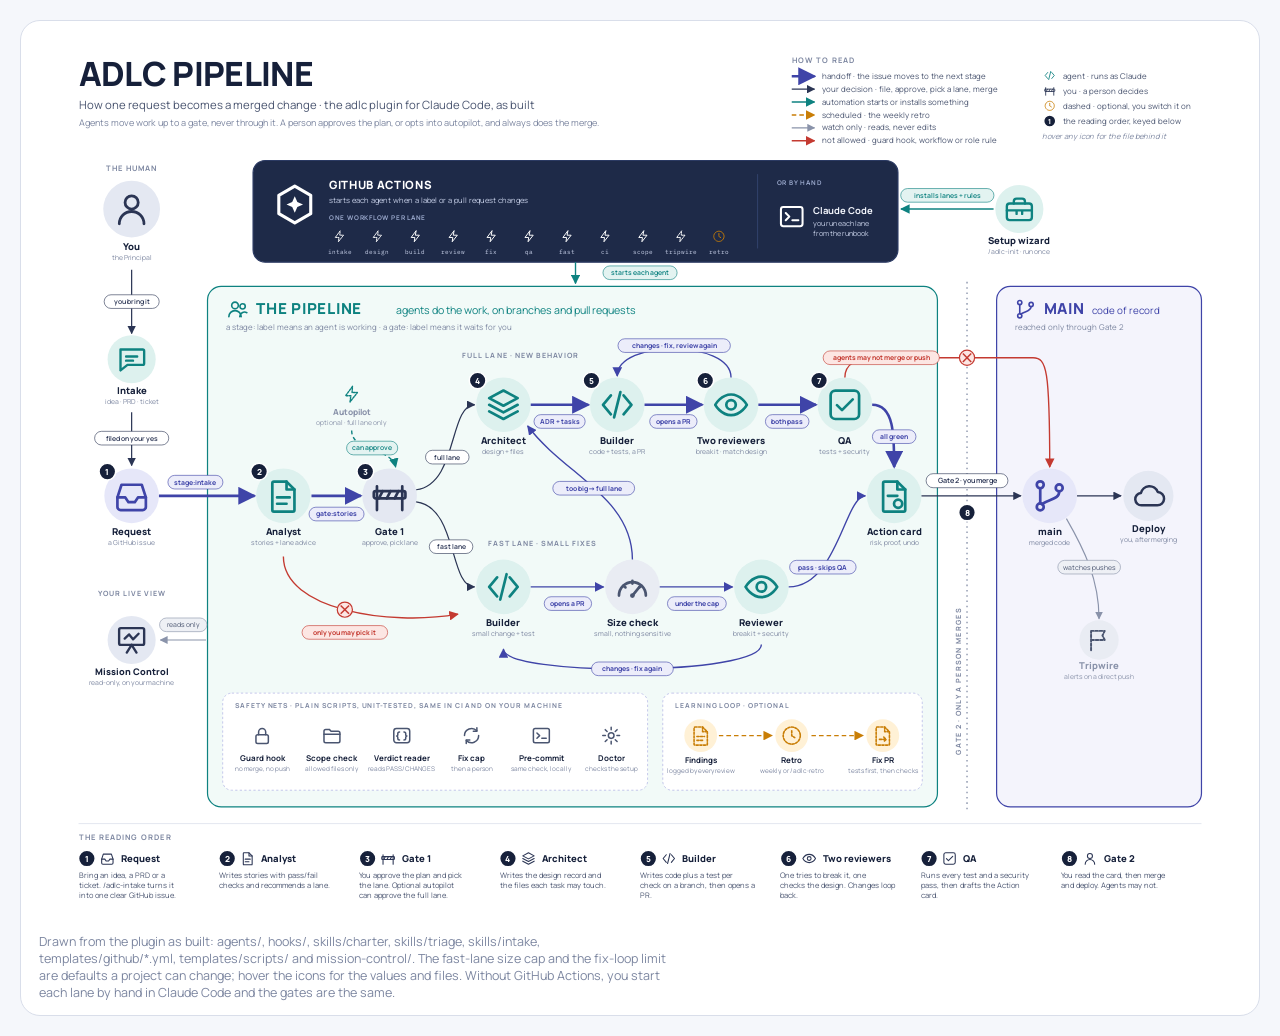
==== docs/adlc-pipeline-diagram.html @ ca6f0efb "Diagram: the fix cap counts the PR's own fix rounds Main now counts only the adlc-fix: commits a PR'" ====
<!doctype html><html lang='en'><head><meta charset='utf-8'><meta name='viewport' content='width=device-width,initial-scale=1'></head><body><title>ADLC Pipeline</title>
<style>
@font-face{font-family:'Manrope';font-style:normal;font-weight:400;font-display:swap;src:url([data-uri]) format('woff2');}
@font-face{font-family:'Manrope';font-style:normal;font-weight:600;font-display:swap;src:url([data-uri]) format('woff2');}
@font-face{font-family:'Manrope';font-style:normal;font-weight:700;font-display:swap;src:url([data-uri]) format('woff2');}
@font-face{font-family:'Manrope';font-style:normal;font-weight:800;font-display:swap;src:url([data-uri]) format('woff2');}
@font-face{font-family:'IBM Plex Mono';font-style:normal;font-weight:400;font-display:swap;src:url([data-uri]) format('woff2');}
@font-face{font-family:'IBM Plex Mono';font-style:normal;font-weight:700;font-display:swap;src:url([data-uri]) format('woff2');}
</style>
<style>
:root{
  --bg:#F5F7FB; --surface:#FFFFFF; --ink:#16203A; --ink-2:#4A5570; --ink-3:#7C86A0; --rule:#D9DEEA;
  --n:#3F44A8; --n-soft:#ECEDFA; --n-edge:#B4B7E6; --n-tint:#F4F4FC; --n-tile:#E6E7F9;
  --l:#0E8280; --l-soft:#E3F3F1; --l-tint:#F2FAF8; --l-tile:#DDF1EE;
  --amber:#C97E06; --amber-soft:#FFF1D6; --red:#C43A31; --red-soft:#FCE6E3;
  --grey:#8A93AA; --grey-soft:#EEF0F5; --slate:#2B3554; --slate-tile:#E4E8F2; --cluster:#1E2A48; --cluster-b:#2B3A63;
  --legacy:#9B7F3C; --legacy-tile:#F3EEE3; --plate:#E9ECF3; --step:#16203A;
}
@media (prefers-color-scheme: dark){ :root:not([data-theme="light"]){ color-scheme:dark; --bg:#0E1220; --surface:#151B2C; --ink:#EDF0F8; --ink-2:#B8C0D6; --ink-3:#8791AB; --rule:#2A3350;
  --n:#9DA2F2; --n-soft:#1D2148; --n-edge:#4B519C; --n-tint:#151833; --n-tile:#262B5C;
  --l:#5FD0C9; --l-soft:#0F2E2C; --l-tint:#0F1F1F; --l-tile:#173B39;
  --amber:#F0B44A; --amber-soft:#3A2B0E; --red:#F07A70; --red-soft:#3E1B18;
  --grey:#8A93AA; --grey-soft:#1E2538; --slate:#C7CFE4; --slate-tile:#2A3554; --cluster:#1B2540; --cluster-b:#2F3E66;
  --legacy:#C9B27A; --legacy-tile:#2A2617; --plate:#1A2032; --step:#EDF0F8; } }
:root[data-theme="dark"]{ color-scheme:dark; --bg:#0E1220; --surface:#151B2C; --ink:#EDF0F8; --ink-2:#B8C0D6; --ink-3:#8791AB; --rule:#2A3350;
  --n:#9DA2F2; --n-soft:#1D2148; --n-edge:#4B519C; --n-tint:#151833; --n-tile:#262B5C;
  --l:#5FD0C9; --l-soft:#0F2E2C; --l-tint:#0F1F1F; --l-tile:#173B39;
  --amber:#F0B44A; --amber-soft:#3A2B0E; --red:#F07A70; --red-soft:#3E1B18;
  --grey:#8A93AA; --grey-soft:#1E2538; --slate:#C7CFE4; --slate-tile:#2A3554; --cluster:#1B2540; --cluster-b:#2F3E66;
  --legacy:#C9B27A; --legacy-tile:#2A2617; --plate:#1A2032; --step:#EDF0F8; }

html,body{margin:0;background:var(--bg);color:var(--ink);font-family:Manrope,"Segoe UI",system-ui,sans-serif}
.wrap{max-width:1640px;margin:0 auto;padding:20px}
figure{margin:0;background:var(--surface);border:1px solid var(--rule);border-radius:20px;padding:12px;overflow-x:auto}
svg{display:block;width:100%;height:auto;min-width:1100px;font-family:Manrope,"Segoe UI",system-ui,sans-serif}
figcaption{color:var(--ink-3);font-size:12.5px;padding:12px 6px 2px;max-width:80ch}
.mono,.lab-m,.lab-f{font-family:"IBM Plex Mono",ui-monospace,Menlo,monospace}
text{fill:var(--ink)}
.title{letter-spacing:-.02em} .sub{fill:var(--ink-2)} .sub2{fill:var(--ink-3)}
.eyebrow{fill:var(--ink-3);letter-spacing:.14em} .eyebrow.n{fill:var(--n);letter-spacing:.06em} .eyebrow.l{fill:var(--l);letter-spacing:.1em}
.leg{fill:var(--ink-2)} .leg-i{fill:var(--ink-3);font-style:italic}
.ic{fill:none;stroke-width:1.7;stroke-linecap:round;stroke-linejoin:round} .ic .g-fill{fill:currentColor;stroke:none} .ic:hover{stroke-width:2.4}
.ic-n{stroke:var(--n);color:var(--n)} .ic-l{stroke:var(--l);color:var(--l)} .ic-l2{stroke:var(--ink-2);color:var(--ink-2)}
.ic-s{stroke:var(--slate);color:var(--slate)} .ic-a{stroke:var(--amber);color:var(--amber)} .ic-g{stroke:var(--grey);color:var(--grey)}
.ic-r{stroke:var(--red);color:var(--red)} .ic-w{stroke:#FFFFFF;color:#FFFFFF} .ic-leg{stroke:var(--legacy);color:var(--legacy)}
.tile-n{fill:var(--n-tile)} .tile-l{fill:var(--l-tile)} .tile-s{fill:var(--slate-tile)} .tile-a{fill:var(--amber-soft)} .tile-r{fill:var(--red-soft)}
.tile-cc{fill:var(--surface);stroke:var(--slate);stroke-width:1.4;stroke-dasharray:5 3}
.tile-g{fill:var(--surface);stroke:var(--grey);stroke-width:1;stroke-dasharray:3 3} .tile-leg{fill:var(--legacy-tile)} .tile-ind{fill:var(--n);stroke:var(--surface);stroke-width:3}
.lab{fill:var(--ink)} .lab-s{fill:var(--ink-3)} .lab-m{fill:var(--ink)} .lab-f{fill:var(--ink-2)} .lab-g{fill:var(--grey)}
.fl-ind{stroke:var(--n);fill:none;stroke-width:1.8} .fl-thick{stroke-width:3.4}
.fl-teal{stroke:var(--l);fill:none;stroke-width:1.8}
.fl-amber{stroke:var(--amber);fill:none;stroke-width:1.8;stroke-dasharray:6 4}
.fl-grey{stroke:var(--grey);fill:none;stroke-width:1.5}
.fl-red{stroke:var(--red);fill:none;stroke-width:1.8}
.fl-slate{stroke:var(--slate);fill:none;stroke-width:1.6}
.f-ind{fill:var(--n)} .f-teal{fill:var(--l)} .f-amber{fill:var(--amber)} .f-grey{fill:var(--grey)} .f-red{fill:var(--red)} .f-slate{fill:var(--slate)}
.cluster{fill:var(--cluster);stroke:var(--cluster-b);stroke-width:1.5}
.clu-t{fill:#FFFFFF;letter-spacing:.06em} .clu-s{fill:#C9D2EA} .clu-e{fill:#9AA8CC;letter-spacing:.12em} .clu-x{fill:#F2F5FC} .clu-y{fill:#C9D2EA}
.zone-n{fill:var(--n-tint);stroke:var(--n);stroke-width:1.6} .zone-l{fill:var(--l-tint);stroke:var(--l);stroke-width:1.6}
.zone-s{fill:var(--slate-tile);stroke:var(--slate);stroke-width:1.6} .zone-a{fill:var(--amber-soft);stroke:var(--amber);stroke-width:1.6}
.zone-title.n{fill:var(--n);letter-spacing:.05em} .zone-title.l{fill:var(--l);letter-spacing:.05em} .zone-title.s{fill:var(--slate);letter-spacing:.05em} .zone-title.a{fill:var(--amber);letter-spacing:.05em}
.zone-sub.n{fill:var(--n)} .zone-sub.l{fill:var(--l)} .zone-sub.s{fill:var(--slate)} .zone-sub.a{fill:var(--amber)} .zone-rule{fill:var(--ink-3)} .zone-note{fill:var(--ink-3)}
.membrane{stroke:var(--ink-3);stroke-width:1.6;stroke-dasharray:2 5} .membrane-t{fill:var(--ink-3)}
.rel{stroke:var(--n-edge);stroke-width:1.6}
.legacy-strip{fill:var(--surface);stroke:var(--n-edge);stroke-width:1;stroke-dasharray:3 3}
.tree{stroke:var(--l);stroke-opacity:.45;stroke-width:1.2}
.plate{fill:var(--plate)} .plate-t{fill:var(--ink-2);letter-spacing:.12em} .plate-s{fill:var(--ink-3)}
.nogo{fill:var(--red-soft);stroke:var(--red);stroke-width:1.6} .nogo-x{stroke:var(--red);stroke-width:2}
.step{fill:var(--step);stroke:var(--surface);stroke-width:2} .step-t{fill:var(--surface);font-weight:800;font-size:11px}
.col-rule{stroke:var(--rule);stroke-width:1}
.lbl-n-bg{fill:var(--n-soft)} .lbl-n{fill:var(--n)}
.lbl-i-bg{fill:var(--n-soft);stroke:var(--n);stroke-width:.8} .lbl-i{fill:var(--n);font-weight:700}
.lbl-t-bg{fill:var(--l-soft);stroke:var(--l);stroke-width:.8} .lbl-t{fill:var(--l);font-weight:600}
.lbl-a-bg{fill:var(--amber-soft);stroke:var(--amber);stroke-width:.8} .lbl-a{fill:var(--amber);font-weight:600}
.lbl-g-bg{fill:var(--grey-soft);stroke:var(--grey);stroke-width:.8} .lbl-g{fill:var(--ink-2)}
.lbl-r-bg{fill:var(--red-soft);stroke:var(--red);stroke-width:.8} .lbl-r{fill:var(--red);font-weight:700}
.lbl-s-bg{fill:var(--surface);stroke:var(--slate);stroke-width:.8} .lbl-s{fill:var(--slate);font-weight:600}
.loop-t{fill:var(--ink)} .loop-s{fill:var(--ink-2)}
</style>
<div class="wrap"><figure>
<svg viewBox="0 0 1600 1170" role="img" aria-label="ADLC pipeline: a GitHub issue goes to the Analyst, then Gate 1 where you approve the plan and pick the full or the fast lane. The full lane runs Architect, Builder, two reviewers and QA; the fast lane runs Builder, a size check and one reviewer. Both end at an Action card, and only you merge into main at Gate 2. Agents are blocked from merging or pushing." xmlns="http://www.w3.org/2000/svg">
<defs>
<marker id="arrow-ind" viewBox="0 0 10 10" refX="9" refY="5" markerWidth="7" markerHeight="7" orient="auto-start-reverse"><path d="M0,0 L10,5 L0,10 z" class="f-ind"/></marker>
<marker id="arrow-teal" viewBox="0 0 10 10" refX="9" refY="5" markerWidth="7" markerHeight="7" orient="auto-start-reverse"><path d="M0,0 L10,5 L0,10 z" class="f-teal"/></marker>
<marker id="arrow-amber" viewBox="0 0 10 10" refX="9" refY="5" markerWidth="7" markerHeight="7" orient="auto-start-reverse"><path d="M0,0 L10,5 L0,10 z" class="f-amber"/></marker>
<marker id="arrow-grey" viewBox="0 0 10 10" refX="9" refY="5" markerWidth="7" markerHeight="7" orient="auto-start-reverse"><path d="M0,0 L10,5 L0,10 z" class="f-grey"/></marker>
<marker id="arrow-red" viewBox="0 0 10 10" refX="9" refY="5" markerWidth="7" markerHeight="7" orient="auto-start-reverse"><path d="M0,0 L10,5 L0,10 z" class="f-red"/></marker>
<marker id="arrow-slate" viewBox="0 0 10 10" refX="9" refY="5" markerWidth="7" markerHeight="7" orient="auto-start-reverse"><path d="M0,0 L10,5 L0,10 z" class="f-slate"/></marker>
</defs>
<text x="60.0" y="70.0" class="title" text-anchor="start" style="font-size:44px;font-weight:800">ADLC PIPELINE</text>
<text x="60.0" y="100.0" class="sub" text-anchor="start" style="font-size:15px">How one request becomes a merged change · the adlc plugin for Claude Code, as built</text>
<text x="60.0" y="122.0" class="sub2" text-anchor="start" style="font-size:12px">Agents move work up to a gate, never through it. A person approves the plan, or opts into autopilot, and always does the merge.</text>
<text x="1000.0" y="40.0" class="eyebrow" text-anchor="start" style="font-size:10px;font-weight:700">HOW TO READ</text>
<line x1="1000" y1="57" x2="1030" y2="57" class="fl-ind fl-thick" marker-end="url(#arrow-ind)"/>
<text x="1040.0" y="60.5" class="leg" text-anchor="start" style="font-size:10.5px">handoff · the issue moves to the next stage</text>
<line x1="1000" y1="74" x2="1030" y2="74" class="fl-slate" marker-end="url(#arrow-slate)"/>
<text x="1040.0" y="77.5" class="leg" text-anchor="start" style="font-size:10.5px">your decision · file, approve, pick a lane, merge</text>
<line x1="1000" y1="91" x2="1030" y2="91" class="fl-teal" marker-end="url(#arrow-teal)"/>
<text x="1040.0" y="94.5" class="leg" text-anchor="start" style="font-size:10.5px">automation starts or installs something</text>
<line x1="1000" y1="108" x2="1030" y2="108" class="fl-amber" marker-end="url(#arrow-amber)"/>
<text x="1040.0" y="111.5" class="leg" text-anchor="start" style="font-size:10.5px">scheduled · the weekly retro</text>
<line x1="1000" y1="125" x2="1030" y2="125" class="fl-grey" marker-end="url(#arrow-grey)"/>
<text x="1040.0" y="128.5" class="leg" text-anchor="start" style="font-size:10.5px">watch only · reads, never edits</text>
<line x1="1000" y1="142" x2="1030" y2="142" class="fl-red" marker-end="url(#arrow-red)"/>
<text x="1040.0" y="145.5" class="leg" text-anchor="start" style="font-size:10.5px">not allowed · guard hook, workflow or role rule</text>
<g class="ic ic-l" transform="translate(1332.0,48.0) scale(0.667)"><path d="M8 6l-5 6 5 6M16 6l5 6-5 6M14 4l-4 16"/></g>
<text x="1358.0" y="60.0" class="leg" text-anchor="start" style="font-size:10.5px">agent · runs as Claude</text>
<g class="ic ic-s" transform="translate(1332.0,68.0) scale(0.667)"><path d="M4 21V6M20 21V6"/><rect x="2" y="9" width="20" height="4.6" rx="1.2"/><path d="M7.6 9l-2.4 4.6M12.6 9l-2.4 4.6M17.6 9l-2.4 4.6"/></g>
<text x="1358.0" y="80.0" class="leg" text-anchor="start" style="font-size:10.5px">you · a person decides</text>
<g class="ic ic-a" transform="translate(1332.0,88.0) scale(0.667)" stroke-dasharray="2.2 1.6"><circle cx="12" cy="12" r="9"/><path d="M12 7v5.2l3.2 1.9"/></g>
<text x="1358.0" y="100.0" class="leg" text-anchor="start" style="font-size:10.5px">dashed · optional, you switch it on</text>
<circle cx="1340" cy="116" r="8" class="step"/>
<text x="1340" y="120.2" class="step-t" text-anchor="middle" style="font-size:9px">1</text>
<text x="1358.0" y="120.0" class="leg" text-anchor="start" style="font-size:10.5px">the reading order, keyed below</text>
<text x="1330.0" y="140.0" class="leg-i" text-anchor="start" style="font-size:10px">hover any icon for the file behind it</text>
<text x="130.0" y="182.0" class="eyebrow" text-anchor="middle" style="font-size:10px;font-weight:700">THE HUMAN</text>
<circle cx="130.0" cy="232.0" r="37.4" class="tile-s"/>
<g class="ic ic-s" transform="translate(104.0,206.0) scale(2.167)"><title>You, the Principal: file requests, approve the plan at Gate 1, pick the lane, merge and deploy at Gate 2. charter skill, section 3.</title><circle cx="12" cy="8" r="4"/><path d="M4.5 21a7.5 7.5 0 0 1 15 0"/></g>
<text x="130.0" y="286.0" class="lab" text-anchor="middle" style="font-size:12.5px;font-weight:800">You</text>
<text x="130.0" y="299.0" class="lab-s" text-anchor="middle" style="font-size:9px">the Principal</text>
<rect x="290.0" y="168.0" width="850.0" height="134.0" rx="16" class="cluster"/>
<g class="ic ic-w" transform="translate(316.0,197.0) scale(2.417)"><title>GitHub Actions running anthropics/claude-code-action: one workflow per lane, fired by label changes and pull-request events. Each lane installs the plugin on the runner, runs as its named agent (--agent adlc:builder and so on) and is granted that lane&#x27;s tools only. templates/github/</title><path d="M12 2l8.7 5v10L12 22l-8.7-5V7z"/><path d="M12 7.5l1.4 3.1L16.5 12l-3.1 1.4L12 16.5l-1.4-3.1L7.5 12l3.1-1.4z" class="g-fill"/></g>
<text x="390.0" y="206.0" class="clu-t" text-anchor="start" style="font-size:15px;font-weight:800">GITHUB ACTIONS</text>
<text x="390.0" y="224.0" class="clu-s" text-anchor="start" style="font-size:10px">starts each agent when a label or a pull request changes</text>
<text x="390.0" y="246.0" class="clu-e" text-anchor="start" style="font-size:8.5px;font-weight:700">ONE WORKFLOW PER LANE</text>
<g class="ic ic-w" transform="translate(395.0,259.0) scale(0.750)" stroke-dasharray="2.2 1.6"><title>adlc-intake.yml: runs the Analyst when a requirement is filed (auto-start, optional)</title><path d="M13 2.5L4.5 14H11l-1 7.5L19 10h-6.5z"/></g>
<text x="404.0" y="291.0" class="clu-y lab-m" text-anchor="middle" style="font-size:8px">intake</text>
<g class="ic ic-w" transform="translate(445.0,259.0) scale(0.750)" stroke-dasharray="2.2 1.6"><title>adlc-design.yml: runs the Architect on stage:design (comes with auto-start, optional; otherwise you run the Architect by hand)</title><path d="M13 2.5L4.5 14H11l-1 7.5L19 10h-6.5z"/></g>
<text x="454.0" y="291.0" class="clu-y lab-m" text-anchor="middle" style="font-size:8px">design</text>
<g class="ic ic-w" transform="translate(495.0,259.0) scale(0.750)"><title>adlc-builder.yml: runs the Builder on stage:build</title><path d="M13 2.5L4.5 14H11l-1 7.5L19 10h-6.5z"/></g>
<text x="504.0" y="291.0" class="clu-y lab-m" text-anchor="middle" style="font-size:8px">build</text>
<g class="ic ic-w" transform="translate(545.0,259.0) scale(0.750)"><title>adlc-review.yml: adversarial + architect review on every Builder PR; advances to stage:qa on two PASS verdicts</title><path d="M13 2.5L4.5 14H11l-1 7.5L19 10h-6.5z"/></g>
<text x="554.0" y="291.0" class="clu-y lab-m" text-anchor="middle" style="font-size:8px">review</text>
<g class="ic ic-w" transform="translate(595.0,259.0) scale(0.750)"><title>adlc-fix.yml: sends a PR with changes requested back to the Builder; stops once the PR holds 3 adlc-fix: commits of its own, and tags needs:human</title><path d="M13 2.5L4.5 14H11l-1 7.5L19 10h-6.5z"/></g>
<text x="604.0" y="291.0" class="clu-y lab-m" text-anchor="middle" style="font-size:8px">fix</text>
<g class="ic ic-w" transform="translate(645.0,259.0) scale(0.750)"><title>adlc-qa.yml: runs QA &amp; Release-Ops on stage:qa</title><path d="M13 2.5L4.5 14H11l-1 7.5L19 10h-6.5z"/></g>
<text x="654.0" y="291.0" class="clu-y lab-m" text-anchor="middle" style="font-size:8px">qa</text>
<g class="ic ic-w" transform="translate(695.0,259.0) scale(0.750)"><title>adlc-fast.yml: fast lane: Builder, size cap on the real diff, adversarial + security review</title><path d="M13 2.5L4.5 14H11l-1 7.5L19 10h-6.5z"/></g>
<text x="704.0" y="291.0" class="clu-y lab-m" text-anchor="middle" style="font-size:8px">fast</text>
<g class="ic ic-w" transform="translate(745.0,259.0) scale(0.750)"><title>adlc-ci.yml: the project&#x27;s tests, type-check and build on every PR</title><path d="M13 2.5L4.5 14H11l-1 7.5L19 10h-6.5z"/></g>
<text x="754.0" y="291.0" class="clu-y lab-m" text-anchor="middle" style="font-size:8px">ci</text>
<g class="ic ic-w" transform="translate(795.0,259.0) scale(0.750)"><title>adlc-diff-scope.yml: fails a lane PR that touches files outside its scope file, and re-runs the fast-lane cap; both run from the default branch (pull_request_target), so a PR cannot edit them</title><path d="M13 2.5L4.5 14H11l-1 7.5L19 10h-6.5z"/></g>
<text x="804.0" y="291.0" class="clu-y lab-m" text-anchor="middle" style="font-size:8px">scope</text>
<g class="ic ic-w" transform="translate(845.0,259.0) scale(0.750)" stroke-dasharray="2.2 1.6"><title>adlc-main-tripwire.yml: alerts on any push to main that skipped a PR; installed for private repos without branch protection (optional)</title><path d="M13 2.5L4.5 14H11l-1 7.5L19 10h-6.5z"/></g>
<text x="854.0" y="291.0" class="clu-y lab-m" text-anchor="middle" style="font-size:8px">tripwire</text>
<g class="ic ic-a" transform="translate(895.0,259.0) scale(0.750)" stroke-dasharray="2.2 1.6"><title>adlc-retro.yml: weekly retro, opens a proposal PR (optional)</title><circle cx="12" cy="12" r="9"/><path d="M12 7v5.2l3.2 1.9"/></g>
<text x="904.0" y="291.0" class="clu-y lab-m" text-anchor="middle" style="font-size:8px">retro</text>
<line x1="955" y1="186" x2="955" y2="284" stroke="#3A4A78" stroke-width="1"/>
<text x="980.0" y="200.0" class="clu-e" text-anchor="start" style="font-size:8.5px;font-weight:700">OR BY HAND</text>
<g class="ic ic-w" transform="translate(981.0,223.0) scale(1.583)"><title>Local recipe: you run each agent yourself in Claude Code, following the generated RUNBOOK.md. The recommended way to start.</title><rect x="3" y="4" width="18" height="16" rx="2"/><path d="M7 9l3 3-3 3M12.5 15h5"/></g>
<text x="1028.0" y="238.0" class="clu-x" text-anchor="start" style="font-size:12.5px;font-weight:700">Claude Code</text>
<text x="1028.0" y="254.0" class="clu-y" text-anchor="start" style="font-size:9.5px">you run each lane</text>
<text x="1028.0" y="267.0" class="clu-y" text-anchor="start" style="font-size:9.5px">from the runbook</text>
<circle cx="1300.0" cy="232.0" r="31.7" class="tile-l"/>
<g class="ic ic-l" transform="translate(1278.0,210.0) scale(1.833)"><title>/adlc-init (bootstrap skill): detects a new or existing project, asks a short questionnaire, writes project-conventions, release-ops, charter, RUNBOOK, first ADR, .claude/settings.json deny rules, labels and (optionally) the workflows. Never commits.</title><rect x="3" y="8" width="18" height="12" rx="2"/><path d="M8 8V6.5a2 2 0 0 1 2-2h4a2 2 0 0 1 2 2V8M3 13h18M10 13v2.5M14 13v2.5"/></g>
<text x="1300.0" y="278.0" class="lab" text-anchor="middle" style="font-size:12.5px;font-weight:800">Setup wizard</text>
<text x="1300.0" y="291.0" class="lab-s" text-anchor="middle" style="font-size:9px">/adlc-init · run once</text>
<path d="M1266,232 C1220,232 1190,232 1144,232" class="fl-teal" marker-end="url(#arrow-teal)"/>
<rect x="1143.6" y="205.0" width="122.9" height="18.0" rx="9.0" class="lbl-t-bg"/>
<text x="1205.0" y="217.2" class="lbl-t" text-anchor="middle" style="font-size:9px">installs lanes + rules</text>
<path d="M715,302 C715,312 715,318 715,330" class="fl-teal" marker-end="url(#arrow-teal)"/>
<rect x="751.2" y="307.0" width="97.7" height="18.0" rx="9.0" class="lbl-t-bg"/>
<text x="800.0" y="319.2" class="lbl-t" text-anchor="middle" style="font-size:9px">starts each agent</text>
<rect x="230.0" y="334.0" width="962.0" height="686.0" rx="18" class="zone-l"/>
<g class="ic ic-l" transform="translate(255.0,349.0) scale(1.250)"><circle cx="9" cy="8" r="3.5"/><circle cx="17" cy="9" r="2.8"/><path d="M2.5 20a6.5 6.5 0 0 1 13 0M14 20a5 5 0 0 1 7.5-4.3"/></g>
<text x="294.0" y="370.0" class="zone-title l" text-anchor="start" style="font-size:20px;font-weight:800">THE PIPELINE</text>
<text x="478.0" y="370.0" class="zone-sub l" text-anchor="start" style="font-size:14px">agents do the work, on branches and pull requests</text>
<text x="254.0" y="392.0" class="zone-rule" text-anchor="start" style="font-size:10.5px">a stage: label means an agent is working · a gate: label means it waits for you</text>
<rect x="1270.0" y="334.0" width="270.0" height="686.0" rx="18" class="zone-n"/>
<g class="ic ic-n" transform="translate(1293.0,349.0) scale(1.250)"><circle cx="6" cy="5" r="2.2"/><circle cx="6" cy="19" r="2.2"/><circle cx="18" cy="7" r="2.2"/><path d="M6 7.2v9.6M18 9.2c0 5-6 4.6-11 8.1"/></g>
<text x="1332.0" y="370.0" class="zone-title n" text-anchor="start" style="font-size:20px;font-weight:800">MAIN</text>
<text x="1396.0" y="370.0" class="zone-sub n" text-anchor="start" style="font-size:13px">code of record</text>
<text x="1294.0" y="392.0" class="zone-rule" text-anchor="start" style="font-size:10.5px">reached only through Gate 2</text>
<line x1="1231" y1="328" x2="1231" y2="1026" class="membrane"/>
<text transform="translate(1223,854) rotate(-90)" class="membrane-t" text-anchor="middle" style="font-size:9.5px;letter-spacing:.18em;font-weight:700">GATE 2 · ONLY A PERSON MERGES</text>
<circle cx="130.0" cy="610.0" r="36.0" class="tile-n"/>
<g class="ic ic-n" transform="translate(105.0,585.0) scale(2.083)"><title>A GitHub issue describing the problem and outcome. Issues are the execution source of truth; labels track the stage. File it with the Requirement issue template.</title><path d="M3 13l2.6-8h12.8L21 13v6a2 2 0 0 1-2 2H5a2 2 0 0 1-2-2z"/><path d="M3 13h5l2 3h4l2-3h5"/></g>
<text x="130.0" y="662.0" class="lab" text-anchor="middle" style="font-size:12.5px;font-weight:800">Request</text>
<text x="130.0" y="675.0" class="lab-s" text-anchor="middle" style="font-size:9px">a GitHub issue</text>
<circle cx="130.0" cy="430.0" r="31.7" class="tile-l"/>
<g class="ic ic-l" transform="translate(108.0,408.0) scale(1.833)"><title>/adlc-intake (intake skill): starts from a rough idea, a PRD-lite, a full PRD (sliced), an existing GitHub issue, a bug, or a Notion / Linear ticket fetched through its connector. It interviews you only for what is missing, shows the exact issue, and files it with stage:intake after you confirm. Already clear? File the Requirement issue form or label your own issue.</title><path d="M4 5h16a1 1 0 0 1 1 1v9a1 1 0 0 1-1 1H9l-5 4z"/><path d="M8 10h8M8 13h5"/></g>
<text x="130.0" y="476.0" class="lab" text-anchor="middle" style="font-size:12.5px;font-weight:800">Intake</text>
<text x="130.0" y="489.0" class="lab-s" text-anchor="middle" style="font-size:9px">idea · PRD · ticket</text>
<path d="M130,312 C130,340 130,370 130,396" class="fl-slate" marker-end="url(#arrow-slate)"/>
<rect x="93.8" y="345.0" width="72.5" height="18.0" rx="9.0" class="lbl-s-bg"/>
<text x="130.0" y="357.2" class="lbl-s" text-anchor="middle" style="font-size:9px">you bring it</text>
<path d="M130,500 C130,522 130,548 130,570" class="fl-slate" marker-end="url(#arrow-slate)"/>
<rect x="81.2" y="525.0" width="97.7" height="18.0" rx="9.0" class="lbl-s-bg"/>
<text x="130.0" y="537.2" class="lbl-s" text-anchor="middle" style="font-size:9px">filed on your yes</text>
<circle cx="98" cy="578" r="11" class="step"/>
<text x="98" y="582.2" class="step-t" text-anchor="middle">1</text>
<text x="130.0" y="742.0" class="eyebrow" text-anchor="middle" style="font-size:9.5px;font-weight:700">YOUR LIVE VIEW</text>
<circle cx="130.0" cy="800.0" r="31.7" class="tile-s"/>
<g class="ic ic-s" transform="translate(108.0,778.0) scale(1.833)"><title>Mission Control (/adlc-mission-control, mission-control/): a live page on your machine. One station per agent, each request moving between them, and each agent&#x27;s steps, tokens and cost. It never labels, comments or merges. It reads GitHub through your gh login, agent steps through the plugin&#x27;s hooks, and tokens through opt-in telemetry (templates/settings.mission-control.json). It sees agents that run on this machine; runs on GitHub&#x27;s runners show their GitHub state only.</title><rect x="3" y="3.5" width="18" height="12" rx="1.2"/><path d="M8.5 21l3.5-5.5 3.5 5.5M7 11l3.2-3 2.8 3.5 4-4"/></g>
<text x="130.0" y="846.0" class="lab" text-anchor="middle" style="font-size:12px;font-weight:800">Mission Control</text>
<text x="130.0" y="859.0" class="lab-s" text-anchor="middle" style="font-size:9px">read-only, on your machine</text>
<path d="M228,800 C210,800 190,800 168,800" class="fl-grey" marker-end="url(#arrow-grey)"/>
<rect x="166.8" y="771.0" width="62.4" height="18.0" rx="9.0" class="lbl-g-bg"/>
<text x="198.0" y="783.2" class="lbl-g" text-anchor="middle" style="font-size:9px">reads only</text>
<circle cx="330.0" cy="610.0" r="36.0" class="tile-l"/>
<g class="ic ic-l" transform="translate(305.0,585.0) scale(2.083)"><title>Product Analyst (agents/product-analyst.md): asks numbered questions if the request is unclear (auto-start lane: answer, then add adlc:auto back to restart it); otherwise writes stories with Given/When/Then acceptance criteria (full) or a one-check change brief (fast), and ends with ADLC-TRIAGE: FAST or FULL. Writes only issue comments and labels.</title><path d="M6 3h8l5 5v13a1 1 0 0 1-1 1H6a1 1 0 0 1-1-1V4a1 1 0 0 1 1-1z"/><path d="M14 3v5h5"/><path d="M8 13h8M8 17h6"/></g>
<text x="330.0" y="662.0" class="lab" text-anchor="middle" style="font-size:12.5px;font-weight:800">Analyst</text>
<text x="330.0" y="675.0" class="lab-s" text-anchor="middle" style="font-size:9px">stories + lane advice</text>
<circle cx="298" cy="578" r="11" class="step"/>
<text x="298" y="582.2" class="step-t" text-anchor="middle">2</text>
<path d="M166,610 C210,610 250,610 292,610" class="fl-ind fl-thick" marker-end="url(#arrow-ind)"/>
<rect x="177.8" y="583.0" width="72.5" height="18.0" rx="9.0" class="lbl-i-bg"/>
<text x="214.0" y="595.2" class="lbl-i" text-anchor="middle" style="font-size:9px">stage:intake</text>
<circle cx="470.0" cy="610.0" r="36.0" class="tile-s"/>
<g class="ic ic-s" transform="translate(445.0,585.0) scale(2.083)"><title>Gate 1 (gate:stories): you accept or return the stories, then apply stage:design (full lane) or stage:fast (fast lane). Optional autopilot can approve into the full lane only; the fast lane always waits for a person. You can also put a fresh issue on stage:fast yourself; the Analyst then never runs.</title><path d="M4 21V6M20 21V6"/><rect x="2" y="9" width="20" height="4.6" rx="1.2"/><path d="M7.6 9l-2.4 4.6M12.6 9l-2.4 4.6M17.6 9l-2.4 4.6"/></g>
<text x="470.0" y="662.0" class="lab" text-anchor="middle" style="font-size:12.5px;font-weight:800">Gate 1</text>
<text x="470.0" y="675.0" class="lab-s" text-anchor="middle" style="font-size:9px">approve, pick lane</text>
<circle cx="438" cy="578" r="11" class="step"/>
<text x="438" y="582.2" class="step-t" text-anchor="middle">3</text>
<path d="M367,610 C390,610 410,610 432,610" class="fl-ind fl-thick" marker-end="url(#arrow-ind)"/>
<rect x="363.8" y="625.0" width="72.5" height="18.0" rx="9.0" class="lbl-i-bg"/>
<text x="400.0" y="637.2" class="lbl-i" text-anchor="middle" style="font-size:9px">gate:stories</text>
<g class="ic ic-l" transform="translate(407.0,463.0) scale(1.083)" stroke-dasharray="2.2 1.6"><title>adlc:autopilot label on an issue: adlc-intake.yml approves Gate 1 for you when the Analyst&#x27;s verdict is FULL. A FAST verdict still waits for you. Gate 2 is never automated.</title><path d="M13 2.5L4.5 14H11l-1 7.5L19 10h-6.5z"/></g>
<text x="420.0" y="504.0" class="lab-g" text-anchor="middle" style="font-size:11px;font-weight:800">Autopilot</text>
<text x="420.0" y="517.0" class="lab-g" text-anchor="middle" style="font-size:9px">optional · full lane only</text>
<path d="M420,524 C420,552 472,546 478,572" class="fl-teal" style="stroke-dasharray:5 4" marker-end="url(#arrow-teal)"/>
<rect x="413.3" y="538.0" width="67.4" height="18.0" rx="9.0" class="lbl-t-bg"/>
<text x="447.0" y="550.2" class="lbl-t" text-anchor="middle" style="font-size:9px">can approve</text>
<text x="566.0" y="428.0" class="eyebrow" text-anchor="start" style="font-size:9.5px;font-weight:700">FULL LANE · NEW BEHAVIOR</text>
<circle cx="620.0" cy="490.0" r="36.0" class="tile-l"/>
<g class="ic ic-l" transform="translate(595.0,465.0) scale(2.083)"><title>Architect (agents/architect.md): writes docs/adr/NNNN-*.md and a task breakdown where every task declares the exact files it may touch (its diff scope), plus a blast-radius check. Writes only under docs/. In the Actions design lane the workflow commits those files to adlc/design-&lt;issue&gt; and moves the issue on once the ADR and its ADLC-BREAKDOWN line exist.</title><path d="M12 3l9 4.8-9 4.8-9-4.8z"/><path d="M3 12l9 4.8 9-4.8M3 16.2l9 4.8 9-4.8"/></g>
<text x="620.0" y="542.0" class="lab" text-anchor="middle" style="font-size:12.5px;font-weight:800">Architect</text>
<text x="620.0" y="555.0" class="lab-s" text-anchor="middle" style="font-size:9px">design + files</text>
<circle cx="586" cy="458" r="11" class="step"/>
<text x="586" y="462.2" class="step-t" text-anchor="middle">4</text>
<circle cx="770.0" cy="490.0" r="36.0" class="tile-l"/>
<g class="ic ic-l" transform="translate(745.0,465.0) scale(2.083)"><title>Builder (agents/builder.md): implements on feat/&lt;issue&gt;-&lt;slug&gt;, records the files it may touch in .adlc/scope/&lt;issue&gt;.txt, a test per acceptance criterion (SN-ACN ids), runs the project&#x27;s pass/fail command, opens a PR. Never merges, never pushes to main.</title><path d="M8 6l-5 6 5 6M16 6l5 6-5 6M14 4l-4 16"/></g>
<text x="770.0" y="542.0" class="lab" text-anchor="middle" style="font-size:12.5px;font-weight:800">Builder</text>
<text x="770.0" y="555.0" class="lab-s" text-anchor="middle" style="font-size:9px">code + tests, a PR</text>
<circle cx="736" cy="458" r="11" class="step"/>
<text x="736" y="462.2" class="step-t" text-anchor="middle">5</text>
<circle cx="920.0" cy="490.0" r="36.0" class="tile-l"/>
<g class="ic ic-l" transform="translate(895.0,465.0) scale(2.083)"><title>Adversarial Reviewer (agents/adversarial-reviewer.md): fresh context, sees only the diff, tries to break it, ends with ADLC-ADV: PASS or CHANGES. Then the Architect checks the PR against the design: ADLC-ARCH: PASS or CHANGES.</title><path d="M2 12s3.6-6.5 10-6.5S22 12 22 12s-3.6 6.5-10 6.5S2 12 2 12z"/><circle cx="12" cy="12" r="3"/></g>
<text x="920.0" y="542.0" class="lab" text-anchor="middle" style="font-size:12.5px;font-weight:800">Two reviewers</text>
<text x="920.0" y="555.0" class="lab-s" text-anchor="middle" style="font-size:9px">break it · match design</text>
<circle cx="886" cy="458" r="11" class="step"/>
<text x="886" y="462.2" class="step-t" text-anchor="middle">6</text>
<circle cx="1070.0" cy="490.0" r="36.0" class="tile-l"/>
<g class="ic ic-l" transform="translate(1045.0,465.0) scale(2.083)"><title>QA &amp; Release-Ops (agents/qa-release-ops.md): runs the full battery, writes missing tests (test folders only), runs the security gate, then adds gate:deploy and posts a Proposed Action Card. Never merges or deploys.</title><rect x="3" y="3" width="18" height="18" rx="3"/><path d="M7 12.2l3.2 3.2L17 8.6"/></g>
<text x="1070.0" y="542.0" class="lab" text-anchor="middle" style="font-size:12.5px;font-weight:800">QA</text>
<text x="1070.0" y="555.0" class="lab-s" text-anchor="middle" style="font-size:9px">tests + security</text>
<circle cx="1036" cy="458" r="11" class="step"/>
<text x="1036" y="462.2" class="step-t" text-anchor="middle">7</text>
<path d="M505,602 C560,595 548,490 582,490" class="fl-slate" marker-end="url(#arrow-slate)"/>
<rect x="517.3" y="550.0" width="57.4" height="18.0" rx="9.0" class="lbl-s-bg"/>
<text x="546.0" y="562.2" class="lbl-s" text-anchor="middle" style="font-size:9px">full lane</text>
<path d="M505,618 C560,625 548,730 582,730" class="fl-slate" marker-end="url(#arrow-slate)"/>
<rect x="522.3" y="668.0" width="57.4" height="18.0" rx="9.0" class="lbl-s-bg"/>
<text x="551.0" y="680.2" class="lbl-s" text-anchor="middle" style="font-size:9px">fast lane</text>
<path d="M656,490 C685,490 705,490 732,490" class="fl-ind fl-thick" marker-end="url(#arrow-ind)"/>
<rect x="660.3" y="503.0" width="67.4" height="18.0" rx="9.0" class="lbl-i-bg"/>
<text x="694.0" y="515.2" class="lbl-i" text-anchor="middle" style="font-size:9px">ADR + tasks</text>
<path d="M806,490 C835,490 855,490 882,490" class="fl-ind fl-thick" marker-end="url(#arrow-ind)"/>
<rect x="812.8" y="503.0" width="62.4" height="18.0" rx="9.0" class="lbl-i-bg"/>
<text x="844.0" y="515.2" class="lbl-i" text-anchor="middle" style="font-size:9px">opens a PR</text>
<path d="M956,490 C985,490 1005,490 1032,490" class="fl-ind fl-thick" marker-end="url(#arrow-ind)"/>
<rect x="965.3" y="503.0" width="57.4" height="18.0" rx="9.0" class="lbl-i-bg"/>
<text x="994.0" y="515.2" class="lbl-i" text-anchor="middle" style="font-size:9px">both pass</text>
<path d="M920,454 C920,404 770,404 770,452" class="fl-ind" marker-end="url(#arrow-ind)"/>
<rect x="771.0" y="403.0" width="148.1" height="18.0" rx="9.0" class="lbl-i-bg"/>
<text x="845.0" y="415.2" class="lbl-i" text-anchor="middle" style="font-size:9px">changes · fix, review again</text>
<text x="600.0" y="676.0" class="eyebrow" text-anchor="start" style="font-size:9.5px;font-weight:700">FAST LANE · SMALL FIXES</text>
<circle cx="620.0" cy="730.0" r="36.0" class="tile-l"/>
<g class="ic ic-l" transform="translate(595.0,705.0) scale(2.083)"><title>Builder on the fast lane (adlc-fast.yml): works from the change brief, no ADR; writes the scope to .adlc/scope/&lt;issue&gt;.txt, adds a test for S1-AC1, opens a PR labelled lane:fast.</title><path d="M8 6l-5 6 5 6M16 6l5 6-5 6M14 4l-4 16"/></g>
<text x="620.0" y="782.0" class="lab" text-anchor="middle" style="font-size:12.5px;font-weight:800">Builder</text>
<text x="620.0" y="795.0" class="lab-s" text-anchor="middle" style="font-size:9px">small change + test</text>
<circle cx="790.0" cy="730.0" r="36.0" class="plate"/>
<g class="ic ic-l2" transform="translate(765.0,705.0) scale(2.083)"><title>adlc-triage.sh re-checks the real diff (in the Actions fast lane; by hand in the local recipe, where a plain file list checks count and paths but skips the line limit): default max 5 files and 40 changed lines, and no paths named for migrations, auth, security or infra, no CI or pipeline files, dependency manifests or secrets. It matches file paths, not what the code does. A change that fails goes to the full lane.</title><path d="M3.5 17.5a8.5 8.5 0 1 1 17 0"/><path d="M12 17.5l4.6-5.6"/><circle cx="12" cy="17.5" r="1.5" class="g-fill"/><path d="M6.3 11.3l1.3 1M12 8.2v1.7M17.7 11.3l-1.3 1"/></g>
<text x="790.0" y="782.0" class="lab" text-anchor="middle" style="font-size:12.5px;font-weight:800">Size check</text>
<text x="790.0" y="795.0" class="lab-s" text-anchor="middle" style="font-size:9px">small, nothing sensitive</text>
<circle cx="960.0" cy="730.0" r="36.0" class="tile-l"/>
<g class="ic ic-l" transform="translate(935.0,705.0) scale(2.083)"><title>Adversarial Reviewer on the fast lane: diff + change brief only, walks every security-gate attack class, ends with ADLC-ADV: PASS or CHANGES.</title><path d="M2 12s3.6-6.5 10-6.5S22 12 22 12s-3.6 6.5-10 6.5S2 12 2 12z"/><circle cx="12" cy="12" r="3"/></g>
<text x="960.0" y="782.0" class="lab" text-anchor="middle" style="font-size:12.5px;font-weight:800">Reviewer</text>
<text x="960.0" y="795.0" class="lab-s" text-anchor="middle" style="font-size:9px">break it + security</text>
<path d="M656,730 C690,730 720,730 752,730" class="fl-ind" marker-end="url(#arrow-ind)"/>
<rect x="673.8" y="743.0" width="62.4" height="18.0" rx="9.0" class="lbl-i-bg"/>
<text x="705.0" y="755.2" class="lbl-i" text-anchor="middle" style="font-size:9px">opens a PR</text>
<path d="M826,730 C860,730 890,730 922,730" class="fl-ind" marker-end="url(#arrow-ind)"/>
<rect x="836.2" y="743.0" width="77.5" height="18.0" rx="9.0" class="lbl-i-bg"/>
<text x="875.0" y="755.2" class="lbl-i" text-anchor="middle" style="font-size:9px">under the cap</text>
<path d="M960,806 C960,848 620,848 620,812" class="fl-ind" marker-end="url(#arrow-ind)"/>
<rect x="736.1" y="829.0" width="107.8" height="18.0" rx="9.0" class="lbl-i-bg"/>
<text x="790.0" y="841.2" class="lbl-i" text-anchor="middle" style="font-size:9px">changes · fix again</text>
<path d="M790,694 C790,612 700,582 652,518" class="fl-ind" marker-end="url(#arrow-ind)"/>
<rect x="685.1" y="591.0" width="107.8" height="18.0" rx="9.0" class="lbl-i-bg"/>
<text x="739.0" y="603.2" class="lbl-i" text-anchor="middle" style="font-size:9px">too big → full lane</text>
<path d="M330,690 C330,760 470,782 560,766" class="fl-red" marker-end="url(#arrow-red)"/>
<circle cx="411" cy="760" r="10" class="nogo"/>
<line x1="405.5" y1="754.5" x2="416.5" y2="765.5" class="nogo-x"/><line x1="416.5" y1="754.5" x2="405.5" y2="765.5" class="nogo-x"/>
<rect x="354.6" y="781.0" width="112.8" height="18.0" rx="9.0" class="lbl-r-bg"/>
<text x="411.0" y="793.2" class="lbl-r" text-anchor="middle" style="font-size:9px">only you may pick it</text>
<circle cx="1135.0" cy="610.0" r="36.0" class="tile-l"/>
<g class="ic ic-l" transform="translate(1110.0,585.0) scale(2.083)"><title>Proposed Action Card (charter skill): action, risk, evidence, migrations none/additive/DESTRUCTIVE, rollback step. Posted with gate:deploy; awaits your approval.</title><path d="M6 3h8l5 5v13a1 1 0 0 1-1 1H6a1 1 0 0 1-1-1V4a1 1 0 0 1 1-1z"/><path d="M14 3v5h5M8 12h6"/><circle cx="14.5" cy="17" r="2.6"/></g>
<text x="1135.0" y="662.0" class="lab" text-anchor="middle" style="font-size:12.5px;font-weight:800">Action card</text>
<text x="1135.0" y="675.0" class="lab-s" text-anchor="middle" style="font-size:9px">risk, proof, undo</text>
<path d="M1106,490 C1135,490 1135,530 1135,572" class="fl-ind fl-thick" marker-end="url(#arrow-ind)"/>
<rect x="1106.3" y="523.0" width="57.4" height="18.0" rx="9.0" class="lbl-i-bg"/>
<text x="1135.0" y="535.2" class="lbl-i" text-anchor="middle" style="font-size:9px">all green</text>
<path d="M996,730 C1060,730 1070,610 1097,610" class="fl-ind" marker-end="url(#arrow-ind)"/>
<rect x="997.2" y="695.0" width="87.6" height="18.0" rx="9.0" class="lbl-i-bg"/>
<text x="1041.0" y="707.2" class="lbl-i" text-anchor="middle" style="font-size:9px">pass · skips QA</text>
<circle cx="1340.0" cy="610.0" r="36.0" class="tile-n"/>
<g class="ic ic-n" transform="translate(1315.0,585.0) scale(2.083)"><title>The main branch. Agents may not merge or push here: the plugin&#x27;s guard hook blocks gh pr merge, pushes to main and force-pushes on every Bash command, with the deny rules in .claude/settings.json behind it. The lock that cannot be talked around is GitHub branch protection: a pull request needs an approving review.</title><circle cx="6" cy="5" r="2.2"/><circle cx="6" cy="19" r="2.2"/><circle cx="18" cy="7" r="2.2"/><path d="M6 7.2v9.6M18 9.2c0 5-6 4.6-11 8.1"/></g>
<text x="1340.0" y="662.0" class="lab" text-anchor="middle" style="font-size:12.5px;font-weight:800">main</text>
<text x="1340.0" y="675.0" class="lab-s" text-anchor="middle" style="font-size:9px">merged code</text>
<path d="M1171,610 C1210,610 1260,610 1302,610" class="fl-slate fl-thick" marker-end="url(#arrow-slate)"/>
<rect x="1177.1" y="580.8" width="107.8" height="18.5" rx="9.2" class="lbl-s-bg"/>
<text x="1231.0" y="593.4" class="lbl-s" text-anchor="middle" style="font-size:9.5px">Gate 2 · you merge</text>
<circle cx="1231" cy="632" r="11" class="step"/>
<text x="1231" y="636.2" class="step-t" text-anchor="middle">8</text>
<circle cx="1470.0" cy="610.0" r="33.1" class="tile-s"/>
<g class="ic ic-s" transform="translate(1447.0,587.0) scale(1.917)"><title>Deploy and any database migration run only after Gate 2, by you. Destructive migrations are a hard stop for every agent.</title><path d="M7.5 18.5a4.2 4.2 0 0 1-.6-8.4A6 6 0 0 1 18.4 9.3a4 4 0 0 1-.4 9.2z"/></g>
<text x="1470.0" y="658.0" class="lab" text-anchor="middle" style="font-size:12.5px;font-weight:800">Deploy</text>
<text x="1470.0" y="671.0" class="lab-s" text-anchor="middle" style="font-size:9px">you, after merging</text>
<path d="M1376,610 C1396,610 1414,610 1434,610" class="fl-slate" marker-end="url(#arrow-slate)"/>
<path d="M1070,454 C1070,436 1086,428 1110,428 C1200,428 1300,428 1318,428 C1336,428 1340,444 1340,572" class="fl-red" marker-end="url(#arrow-red)"/>
<circle cx="1231" cy="428" r="10" class="nogo"/>
<line x1="1225.5" y1="422.5" x2="1236.5" y2="433.5" class="nogo-x"/><line x1="1236.5" y1="422.5" x2="1225.5" y2="433.5" class="nogo-x"/>
<rect x="1041.4" y="419.0" width="153.1" height="18.0" rx="9.0" class="lbl-r-bg"/>
<text x="1118.0" y="431.2" class="lbl-r" text-anchor="middle" style="font-size:9px">agents may not merge or push</text>
<circle cx="1405.0" cy="800.0" r="25.9" class="plate"/>
<g class="ic ic-l2" transform="translate(1387.0,782.0) scale(1.500)" stroke-dasharray="2.2 1.6"><title>adlc-main-tripwire.yml + adlc-tripwire-check.sh: on every push to main, fails and files a bug if a commit arrived without a pull request. Installed for private repos on the free plan, where branch protection is not available; it reports after the fact and cannot stop a merge.</title><path d="M5 21V4M5 4h12l-2 4 2 4H5"/></g>
<text x="1405.0" y="838.0" class="lab-g" text-anchor="middle" style="font-size:12.5px;font-weight:800">Tripwire</text>
<text x="1405.0" y="851.0" class="lab-g" text-anchor="middle" style="font-size:9px">alerts on a direct push</text>
<path d="M1362,640 C1385,680 1405,720 1405,772" class="fl-grey" marker-end="url(#arrow-grey)"/>
<rect x="1350.7" y="695.0" width="82.6" height="18.0" rx="9.0" class="lbl-g-bg"/>
<text x="1392.0" y="707.2" class="lbl-g" text-anchor="middle" style="font-size:9px">watches pushes</text>
<rect x="250.0" y="870.0" width="560.0" height="128.0" rx="12" class="legacy-strip"/>
<text x="266.0" y="890.0" class="eyebrow" text-anchor="start" style="font-size:9px;font-weight:700">SAFETY NETS · PLAIN SCRIPTS, UNIT-TESTED, SAME IN CI AND ON YOUR MACHINE</text>
<g class="ic ic-l2" transform="translate(288.0,912.0) scale(1.167)"><title>hooks/adlc_guard.py, a PreToolUse hook on every Bash command: blocks gh pr merge, pushes to main, force-pushes and GitHub API writes, for every agent in every permission mode, in sessions with the plugin enabled. It reads command text, so it is a guardrail; the deny rules in templates/settings.deny.json stay as a second layer.</title><rect x="5" y="11" width="14" height="10" rx="2"/><path d="M8 11V8a4 4 0 0 1 8 0v3"/></g>
<text x="302.0" y="960.0" class="lab" text-anchor="middle" style="font-size:10.5px;font-weight:700">Guard hook</text>
<text x="302.0" y="973.0" class="lab-s" text-anchor="middle" style="font-size:8.5px">no merge, no push</text>
<g class="ic ic-l2" transform="translate(380.0,912.0) scale(1.167)"><title>adlc-diff-scope.sh: holds a lane PR to the files its own scope file, .adlc/scope/&lt;issue&gt;.txt, declares (test folders count too once QA adds tests), and fails a lane PR that declares no scope. The Builder writes that file; the Architect&#x27;s review checks it against the design. In CI (automated lanes only) it runs from the default branch&#x27;s copy, so a PR cannot edit the check that judges it.</title><path d="M3 7a2 2 0 0 1 2-2h4l2 2h8a2 2 0 0 1 2 2v9a2 2 0 0 1-2 2H5a2 2 0 0 1-2-2z"/><path d="M3 10.5h18"/></g>
<text x="394.0" y="960.0" class="lab" text-anchor="middle" style="font-size:10.5px;font-weight:700">Scope check</text>
<text x="394.0" y="973.0" class="lab-s" text-anchor="middle" style="font-size:8.5px">allowed files only</text>
<g class="ic ic-l2" transform="translate(472.0,912.0) scale(1.167)"><title>adlc-verdict.sh: parses the reviewers&#x27; ADLC-ADV / ADLC-ARCH lines; control never trusts GitHub review state.</title><rect x="3" y="4" width="18" height="16" rx="3"/><path d="M9.5 8c-1.6 0-2 .6-2 2v1.2c0 .9-.5 1.3-1.3 1.3.8 0 1.3.4 1.3 1.3V15c0 1.4.4 2 2 2"/><path d="M14.5 8c1.6 0 2 .6 2 2v1.2c0 .9.5 1.3 1.3 1.3-.8 0-1.3.4-1.3 1.3V15c0 1.4-.4 2-2 2"/></g>
<text x="486.0" y="960.0" class="lab" text-anchor="middle" style="font-size:10.5px;font-weight:700">Verdict reader</text>
<text x="486.0" y="973.0" class="lab-s" text-anchor="middle" style="font-size:8.5px">reads PASS/CHANGES</text>
<g class="ic ic-l2" transform="translate(564.0,912.0) scale(1.167)"><title>adlc-fix-cap.sh: counts this PR&#x27;s own adlc-fix: commits (the ones its branch has and its base lacks); at 3 the PR is tagged needs:human.</title><path d="M20 12a8 8 0 0 1-13.9 5.4M4 12a8 8 0 0 1 13.9-5.4"/><path d="M18 3v4h-4M6 21v-4h4"/></g>
<text x="578.0" y="960.0" class="lab" text-anchor="middle" style="font-size:10.5px;font-weight:700">Fix cap</text>
<text x="578.0" y="973.0" class="lab-s" text-anchor="middle" style="font-size:8.5px">then a person</text>
<g class="ic ic-l2" transform="translate(656.0,912.0) scale(1.167)"><title>templates/hooks/pre-commit: runs the scope check before each local commit.</title><rect x="3" y="4" width="18" height="16" rx="2"/><path d="M7 9l3 3-3 3M12.5 15h5"/></g>
<text x="670.0" y="960.0" class="lab" text-anchor="middle" style="font-size:10.5px;font-weight:700">Pre-commit</text>
<text x="670.0" y="973.0" class="lab-s" text-anchor="middle" style="font-size:8.5px">same check, locally</text>
<g class="ic ic-l2" transform="translate(748.0,912.0) scale(1.167)"><title>adlc-doctor.sh: fails a setup with missing deny rules, unfilled placeholders, lanes that cannot run their agent, missing guard scripts, skills or labels, and reports whether the default branch has a merge gate.</title><circle cx="12" cy="12" r="3.2"/><path d="M12 2.5v3M12 18.5v3M2.5 12h3M18.5 12h3M5.3 5.3l2.1 2.1M16.6 16.6l2.1 2.1M5.3 18.7l2.1-2.1M16.6 7.4l2.1-2.1"/></g>
<text x="762.0" y="960.0" class="lab" text-anchor="middle" style="font-size:10.5px;font-weight:700">Doctor</text>
<text x="762.0" y="973.0" class="lab-s" text-anchor="middle" style="font-size:8.5px">checks the setup</text>
<rect x="830.0" y="870.0" width="342.0" height="128.0" rx="12" class="legacy-strip"/>
<text x="846.0" y="890.0" class="eyebrow" text-anchor="start" style="font-size:9px;font-weight:700">LEARNING LOOP · OPTIONAL</text>
<circle cx="880.0" cy="926.0" r="21.6" class="tile-a"/>
<g class="ic ic-a" transform="translate(865.0,911.0) scale(1.250)" stroke-dasharray="2.2 1.6"><title>Every review and QA finding is written as an ADLC-FINDING line in the PR comment; adlc-log-findings.sh builds .adlc/metrics/findings.jsonl from them.</title><path d="M6 3h8l5 5v13a1 1 0 0 1-1 1H6a1 1 0 0 1-1-1V4a1 1 0 0 1 1-1z"/><path d="M14 3v5h5"/><path d="M8 13h8M8 17h6"/></g>
<text x="880.0" y="962.0" class="lab" text-anchor="middle" style="font-size:10.5px;font-weight:700">Findings</text>
<text x="880.0" y="975.0" class="lab-s" text-anchor="middle" style="font-size:8.5px">logged by every review</text>
<circle cx="1000.0" cy="926.0" r="21.6" class="tile-a"/>
<g class="ic ic-a" transform="translate(985.0,911.0) scale(1.250)" stroke-dasharray="2.2 1.6"><title>retro skill + adlc-retro.yml (Mondays by default): ranks recurring mistakes.</title><circle cx="12" cy="12" r="9"/><path d="M12 7v5.2l3.2 1.9"/></g>
<text x="1000.0" y="962.0" class="lab" text-anchor="middle" style="font-size:10.5px;font-weight:700">Retro</text>
<text x="1000.0" y="975.0" class="lab-s" text-anchor="middle" style="font-size:8.5px">weekly, or /adlc:retro</text>
<circle cx="1120.0" cy="926.0" r="21.6" class="tile-a"/>
<g class="ic ic-a" transform="translate(1105.0,911.0) scale(1.250)" stroke-dasharray="2.2 1.6"><title>A propose-only PR: a regression test first, then a CI check, then a convention. It is reviewed like any pull request, and you merge it.</title><path d="M6 3h8l5 5v13a1 1 0 0 1-1 1H6a1 1 0 0 1-1-1V4a1 1 0 0 1 1-1z"/><path d="M14 3v5h5"/><path d="M8.5 16h7M13 13.5l2.5 2.5-2.5 2.5"/></g>
<text x="1120.0" y="962.0" class="lab" text-anchor="middle" style="font-size:10.5px;font-weight:700">Fix PR</text>
<text x="1120.0" y="975.0" class="lab-s" text-anchor="middle" style="font-size:8.5px">tests first, then checks</text>
<path d="M904,926 C924,926 950,926 974,926" class="fl-amber" marker-end="url(#arrow-amber)"/>
<path d="M1026,926 C1046,926 1070,926 1094,926" class="fl-amber" marker-end="url(#arrow-amber)"/>
<line x1="60" y1="1042" x2="1540" y2="1042" class="col-rule"/>
<text x="60.0" y="1064.0" class="eyebrow" text-anchor="start" style="font-size:10px;font-weight:700">THE READING ORDER</text>
<circle cx="71.0" cy="1088" r="11" class="step"/>
<text x="71.0" y="1092.2" class="step-t" text-anchor="middle">1</text>
<g class="ic ic-s" transform="translate(88.0,1078.0) scale(0.833)"><path d="M3 13l2.6-8h12.8L21 13v6a2 2 0 0 1-2 2H5a2 2 0 0 1-2-2z"/><path d="M3 13h5l2 3h4l2-3h5"/></g>
<text x="116.0" y="1092.0" class="loop-t" text-anchor="start" style="font-size:12.5px;font-weight:800">Request</text>
<text x="60.0" y="1114.0" class="loop-s" text-anchor="start" style="font-size:10px">Bring an idea, a PRD or a</text>
<text x="60.0" y="1127.0" class="loop-s" text-anchor="start" style="font-size:10px">ticket. /adlc-intake turns it</text>
<text x="60.0" y="1140.0" class="loop-s" text-anchor="start" style="font-size:10px">into one clear GitHub issue.</text>
<circle cx="256.0" cy="1088" r="11" class="step"/>
<text x="256.0" y="1092.2" class="step-t" text-anchor="middle">2</text>
<g class="ic ic-s" transform="translate(273.0,1078.0) scale(0.833)"><path d="M6 3h8l5 5v13a1 1 0 0 1-1 1H6a1 1 0 0 1-1-1V4a1 1 0 0 1 1-1z"/><path d="M14 3v5h5"/><path d="M8 13h8M8 17h6"/></g>
<text x="301.0" y="1092.0" class="loop-t" text-anchor="start" style="font-size:12.5px;font-weight:800">Analyst</text>
<text x="245.0" y="1114.0" class="loop-s" text-anchor="start" style="font-size:10px">Writes stories with pass/fail</text>
<text x="245.0" y="1127.0" class="loop-s" text-anchor="start" style="font-size:10px">checks and recommends a lane.</text>
<circle cx="441.0" cy="1088" r="11" class="step"/>
<text x="441.0" y="1092.2" class="step-t" text-anchor="middle">3</text>
<g class="ic ic-s" transform="translate(458.0,1078.0) scale(0.833)"><path d="M4 21V6M20 21V6"/><rect x="2" y="9" width="20" height="4.6" rx="1.2"/><path d="M7.6 9l-2.4 4.6M12.6 9l-2.4 4.6M17.6 9l-2.4 4.6"/></g>
<text x="486.0" y="1092.0" class="loop-t" text-anchor="start" style="font-size:12.5px;font-weight:800">Gate 1</text>
<text x="430.0" y="1114.0" class="loop-s" text-anchor="start" style="font-size:10px">You approve the plan and pick</text>
<text x="430.0" y="1127.0" class="loop-s" text-anchor="start" style="font-size:10px">the lane. Optional autopilot</text>
<text x="430.0" y="1140.0" class="loop-s" text-anchor="start" style="font-size:10px">can approve the full lane.</text>
<circle cx="626.0" cy="1088" r="11" class="step"/>
<text x="626.0" y="1092.2" class="step-t" text-anchor="middle">4</text>
<g class="ic ic-s" transform="translate(643.0,1078.0) scale(0.833)"><path d="M12 3l9 4.8-9 4.8-9-4.8z"/><path d="M3 12l9 4.8 9-4.8M3 16.2l9 4.8 9-4.8"/></g>
<text x="671.0" y="1092.0" class="loop-t" text-anchor="start" style="font-size:12.5px;font-weight:800">Architect</text>
<text x="615.0" y="1114.0" class="loop-s" text-anchor="start" style="font-size:10px">Writes the design record and</text>
<text x="615.0" y="1127.0" class="loop-s" text-anchor="start" style="font-size:10px">the files each task may touch.</text>
<circle cx="811.0" cy="1088" r="11" class="step"/>
<text x="811.0" y="1092.2" class="step-t" text-anchor="middle">5</text>
<g class="ic ic-s" transform="translate(828.0,1078.0) scale(0.833)"><path d="M8 6l-5 6 5 6M16 6l5 6-5 6M14 4l-4 16"/></g>
<text x="856.0" y="1092.0" class="loop-t" text-anchor="start" style="font-size:12.5px;font-weight:800">Builder</text>
<text x="800.0" y="1114.0" class="loop-s" text-anchor="start" style="font-size:10px">Writes code plus a test per</text>
<text x="800.0" y="1127.0" class="loop-s" text-anchor="start" style="font-size:10px">check on a branch, then opens a</text>
<text x="800.0" y="1140.0" class="loop-s" text-anchor="start" style="font-size:10px">PR.</text>
<circle cx="996.0" cy="1088" r="11" class="step"/>
<text x="996.0" y="1092.2" class="step-t" text-anchor="middle">6</text>
<g class="ic ic-s" transform="translate(1013.0,1078.0) scale(0.833)"><path d="M2 12s3.6-6.5 10-6.5S22 12 22 12s-3.6 6.5-10 6.5S2 12 2 12z"/><circle cx="12" cy="12" r="3"/></g>
<text x="1041.0" y="1092.0" class="loop-t" text-anchor="start" style="font-size:12.5px;font-weight:800">Two reviewers</text>
<text x="985.0" y="1114.0" class="loop-s" text-anchor="start" style="font-size:10px">One tries to break it, one</text>
<text x="985.0" y="1127.0" class="loop-s" text-anchor="start" style="font-size:10px">checks the design. Changes loop</text>
<text x="985.0" y="1140.0" class="loop-s" text-anchor="start" style="font-size:10px">back.</text>
<circle cx="1181.0" cy="1088" r="11" class="step"/>
<text x="1181.0" y="1092.2" class="step-t" text-anchor="middle">7</text>
<g class="ic ic-s" transform="translate(1198.0,1078.0) scale(0.833)"><rect x="3" y="3" width="18" height="18" rx="3"/><path d="M7 12.2l3.2 3.2L17 8.6"/></g>
<text x="1226.0" y="1092.0" class="loop-t" text-anchor="start" style="font-size:12.5px;font-weight:800">QA</text>
<text x="1170.0" y="1114.0" class="loop-s" text-anchor="start" style="font-size:10px">Runs every test and a security</text>
<text x="1170.0" y="1127.0" class="loop-s" text-anchor="start" style="font-size:10px">pass, then drafts the Action</text>
<text x="1170.0" y="1140.0" class="loop-s" text-anchor="start" style="font-size:10px">card.</text>
<circle cx="1366.0" cy="1088" r="11" class="step"/>
<text x="1366.0" y="1092.2" class="step-t" text-anchor="middle">8</text>
<g class="ic ic-s" transform="translate(1383.0,1078.0) scale(0.833)"><circle cx="12" cy="8" r="4"/><path d="M4.5 21a7.5 7.5 0 0 1 15 0"/></g>
<text x="1411.0" y="1092.0" class="loop-t" text-anchor="start" style="font-size:12.5px;font-weight:800">Gate 2</text>
<text x="1355.0" y="1114.0" class="loop-s" text-anchor="start" style="font-size:10px">You read the card, then merge</text>
<text x="1355.0" y="1127.0" class="loop-s" text-anchor="start" style="font-size:10px">and deploy. Agents may not.</text>
</svg>
<figcaption>Drawn from the plugin as built: agents/, hooks/, skills/charter, skills/triage, skills/intake, templates/github/*.yml, templates/scripts/ and mission-control/. The fast-lane size cap and the fix-loop limit are defaults a project can change; hover the icons for the values and files. Without GitHub Actions, you start each lane by hand in Claude Code and the gates are the same.</figcaption></figure></div>
</body></html>
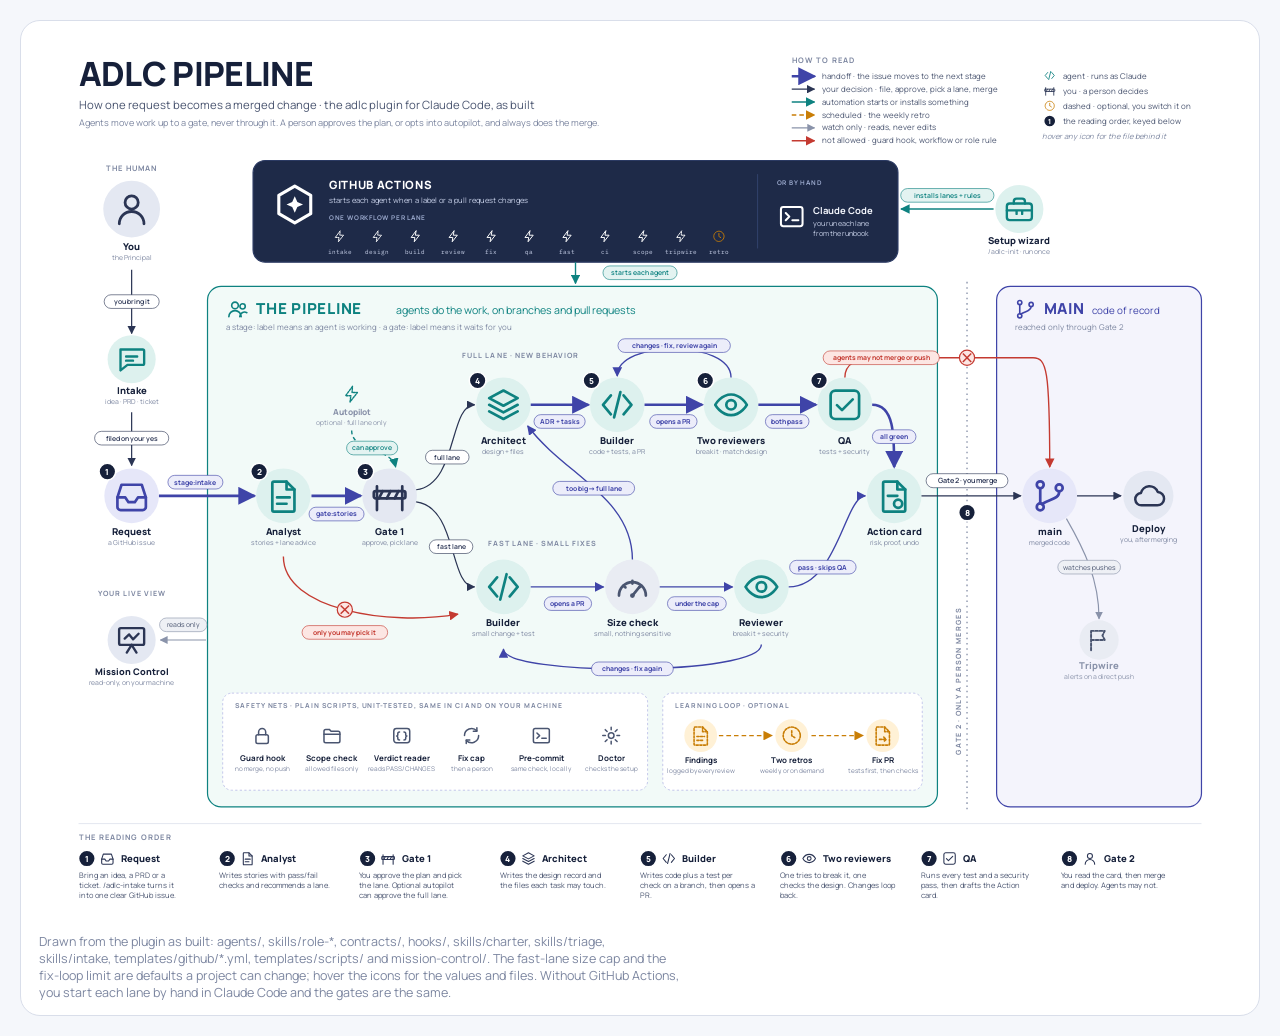
==== commit 7e98ff78: "Explainer and diagram: brought up to the code as of the current stack (issue 22)" ====
--- a/docs/adlc-pipeline-diagram.html
+++ b/docs/adlc-pipeline-diagram.html
@@ -119,7 +119,7 @@
 <text x="130.0" y="286.0" class="lab" text-anchor="middle" style="font-size:12.5px;font-weight:800">You</text>
 <text x="130.0" y="299.0" class="lab-s" text-anchor="middle" style="font-size:9px">the Principal</text>
 <rect x="290.0" y="168.0" width="850.0" height="134.0" rx="16" class="cluster"/>
-<g class="ic ic-w" transform="translate(316.0,197.0) scale(2.417)"><title>GitHub Actions running anthropics/claude-code-action: one workflow per lane, fired by label changes and pull-request events. Each lane installs the plugin on the runner, runs as its named agent (--agent adlc:builder and so on) and is granted that lane&#x27;s tools only. templates/github/</title><path d="M12 2l8.7 5v10L12 22l-8.7-5V7z"/><path d="M12 7.5l1.4 3.1L16.5 12l-3.1 1.4L12 16.5l-1.4-3.1L7.5 12l3.1-1.4z" class="g-fill"/></g>
+<g class="ic ic-w" transform="translate(316.0,197.0) scale(2.417)"><title>GitHub Actions running anthropics/claude-code-action: one workflow per lane, fired by label changes and pull-request events. Each agent step installs the plugin on the runner, runs as its named agent (--agent adlc:builder and so on) and is granted that lane&#x27;s tools only. templates/github/</title><path d="M12 2l8.7 5v10L12 22l-8.7-5V7z"/><path d="M12 7.5l1.4 3.1L16.5 12l-3.1 1.4L12 16.5l-1.4-3.1L7.5 12l3.1-1.4z" class="g-fill"/></g>
 <text x="390.0" y="206.0" class="clu-t" text-anchor="start" style="font-size:15px;font-weight:800">GITHUB ACTIONS</text>
 <text x="390.0" y="224.0" class="clu-s" text-anchor="start" style="font-size:10px">starts each agent when a label or a pull request changes</text>
 <text x="390.0" y="246.0" class="clu-e" text-anchor="start" style="font-size:8.5px;font-weight:700">ONE WORKFLOW PER LANE</text>
@@ -131,7 +131,7 @@
 <text x="504.0" y="291.0" class="clu-y lab-m" text-anchor="middle" style="font-size:8px">build</text>
 <g class="ic ic-w" transform="translate(545.0,259.0) scale(0.750)"><title>adlc-review.yml: adversarial + architect review on every Builder PR; advances to stage:qa on two PASS verdicts</title><path d="M13 2.5L4.5 14H11l-1 7.5L19 10h-6.5z"/></g>
 <text x="554.0" y="291.0" class="clu-y lab-m" text-anchor="middle" style="font-size:8px">review</text>
-<g class="ic ic-w" transform="translate(595.0,259.0) scale(0.750)"><title>adlc-fix.yml: sends a PR with changes requested back to the Builder; stops once the PR holds 3 adlc-fix: commits of its own, and tags needs:human</title><path d="M13 2.5L4.5 14H11l-1 7.5L19 10h-6.5z"/></g>
+<g class="ic ic-w" transform="translate(595.0,259.0) scale(0.750)"><title>adlc-fix.yml: sends a PR with changes requested back to the Builder; stops once the reviews have sent the PR back more than 3 times, and tags needs:human</title><path d="M13 2.5L4.5 14H11l-1 7.5L19 10h-6.5z"/></g>
 <text x="604.0" y="291.0" class="clu-y lab-m" text-anchor="middle" style="font-size:8px">fix</text>
 <g class="ic ic-w" transform="translate(645.0,259.0) scale(0.750)"><title>adlc-qa.yml: runs QA &amp; Release-Ops on stage:qa</title><path d="M13 2.5L4.5 14H11l-1 7.5L19 10h-6.5z"/></g>
 <text x="654.0" y="291.0" class="clu-y lab-m" text-anchor="middle" style="font-size:8px">qa</text>
@@ -141,18 +141,18 @@
 <text x="754.0" y="291.0" class="clu-y lab-m" text-anchor="middle" style="font-size:8px">ci</text>
 <g class="ic ic-w" transform="translate(795.0,259.0) scale(0.750)"><title>adlc-diff-scope.yml: fails a lane PR that touches files outside its scope file, and re-runs the fast-lane cap; both run from the default branch (pull_request_target), so a PR cannot edit them</title><path d="M13 2.5L4.5 14H11l-1 7.5L19 10h-6.5z"/></g>
 <text x="804.0" y="291.0" class="clu-y lab-m" text-anchor="middle" style="font-size:8px">scope</text>
-<g class="ic ic-w" transform="translate(845.0,259.0) scale(0.750)" stroke-dasharray="2.2 1.6"><title>adlc-main-tripwire.yml: alerts on any push to main that skipped a PR; installed for private repos without branch protection (optional)</title><path d="M13 2.5L4.5 14H11l-1 7.5L19 10h-6.5z"/></g>
+<g class="ic ic-w" transform="translate(845.0,259.0) scale(0.750)" stroke-dasharray="2.2 1.6"><title>adlc-main-tripwire.yml: alerts on a push to main that skipped a PR, and on a force-push to main; installed for private repos without branch protection (optional)</title><path d="M13 2.5L4.5 14H11l-1 7.5L19 10h-6.5z"/></g>
 <text x="854.0" y="291.0" class="clu-y lab-m" text-anchor="middle" style="font-size:8px">tripwire</text>
-<g class="ic ic-a" transform="translate(895.0,259.0) scale(0.750)" stroke-dasharray="2.2 1.6"><title>adlc-retro.yml: weekly retro, opens a proposal PR (optional)</title><circle cx="12" cy="12" r="9"/><path d="M12 7v5.2l3.2 1.9"/></g>
+<g class="ic ic-a" transform="translate(895.0,259.0) scale(0.750)" stroke-dasharray="2.2 1.6"><title>adlc-retro.yml: weekly, runs the retro and then the cycle retro; each may open a proposal PR (optional)</title><circle cx="12" cy="12" r="9"/><path d="M12 7v5.2l3.2 1.9"/></g>
 <text x="904.0" y="291.0" class="clu-y lab-m" text-anchor="middle" style="font-size:8px">retro</text>
 <line x1="955" y1="186" x2="955" y2="284" stroke="#3A4A78" stroke-width="1"/>
 <text x="980.0" y="200.0" class="clu-e" text-anchor="start" style="font-size:8.5px;font-weight:700">OR BY HAND</text>
-<g class="ic ic-w" transform="translate(981.0,223.0) scale(1.583)"><title>Local recipe: you run each agent yourself in Claude Code, following the generated RUNBOOK.md. The recommended way to start.</title><rect x="3" y="4" width="18" height="16" rx="2"/><path d="M7 9l3 3-3 3M12.5 15h5"/></g>
+<g class="ic ic-w" transform="translate(981.0,223.0) scale(1.583)"><title>Local recipe: you run each agent yourself in Claude Code, following the generated RUNBOOK.md. The recommended way to start. /adlc:autopilot &lt;issue&gt; runs the same steps for one issue from your own session, up to a QA-approved PR at Gate 2; as shipped in the plugin it has not yet been run end to end.</title><rect x="3" y="4" width="18" height="16" rx="2"/><path d="M7 9l3 3-3 3M12.5 15h5"/></g>
 <text x="1028.0" y="238.0" class="clu-x" text-anchor="start" style="font-size:12.5px;font-weight:700">Claude Code</text>
 <text x="1028.0" y="254.0" class="clu-y" text-anchor="start" style="font-size:9.5px">you run each lane</text>
 <text x="1028.0" y="267.0" class="clu-y" text-anchor="start" style="font-size:9.5px">from the runbook</text>
 <circle cx="1300.0" cy="232.0" r="31.7" class="tile-l"/>
-<g class="ic ic-l" transform="translate(1278.0,210.0) scale(1.833)"><title>/adlc-init (bootstrap skill): detects a new or existing project, asks a short questionnaire, writes project-conventions, release-ops, charter, RUNBOOK, first ADR, .claude/settings.json deny rules, labels and (optionally) the workflows. Never commits.</title><rect x="3" y="8" width="18" height="12" rx="2"/><path d="M8 8V6.5a2 2 0 0 1 2-2h4a2 2 0 0 1 2 2V8M3 13h18M10 13v2.5M14 13v2.5"/></g>
+<g class="ic ic-l" transform="translate(1278.0,210.0) scale(1.833)"><title>/adlc-init (bootstrap skill): detects a new or existing project, asks a short questionnaire, writes project-conventions, release-ops, charter, RUNBOOK, first ADR, your copies of the five agents (.claude/agents/adlc-&lt;role&gt;.md, each with its model line), the check scripts under .adlc/scripts/, .claude/settings.json deny rules and (optionally) the workflows; creates the labels after asking. Never commits.</title><rect x="3" y="8" width="18" height="12" rx="2"/><path d="M8 8V6.5a2 2 0 0 1 2-2h4a2 2 0 0 1 2 2V8M3 13h18M10 13v2.5M14 13v2.5"/></g>
 <text x="1300.0" y="278.0" class="lab" text-anchor="middle" style="font-size:12.5px;font-weight:800">Setup wizard</text>
 <text x="1300.0" y="291.0" class="lab-s" text-anchor="middle" style="font-size:9px">/adlc-init · run once</text>
 <path d="M1266,232 C1220,232 1190,232 1144,232" class="fl-teal" marker-end="url(#arrow-teal)"/>
@@ -198,7 +198,7 @@
 <rect x="166.8" y="771.0" width="62.4" height="18.0" rx="9.0" class="lbl-g-bg"/>
 <text x="198.0" y="783.2" class="lbl-g" text-anchor="middle" style="font-size:9px">reads only</text>
 <circle cx="330.0" cy="610.0" r="36.0" class="tile-l"/>
-<g class="ic ic-l" transform="translate(305.0,585.0) scale(2.083)"><title>Product Analyst (agents/product-analyst.md): asks numbered questions if the request is unclear (auto-start lane: answer, then add adlc:auto back to restart it); otherwise writes stories with Given/When/Then acceptance criteria (full) or a one-check change brief (fast), and ends with ADLC-TRIAGE: FAST or FULL. Writes only issue comments and labels.</title><path d="M6 3h8l5 5v13a1 1 0 0 1-1 1H6a1 1 0 0 1-1-1V4a1 1 0 0 1 1-1z"/><path d="M14 3v5h5"/><path d="M8 13h8M8 17h6"/></g>
+<g class="ic ic-l" transform="translate(305.0,585.0) scale(2.083)"><title>Product Analyst (agents/product-analyst.md; its prompt is skills/role-product-analyst): asks numbered questions if the request is unclear (auto-start lane: answer, then add adlc:auto back to restart it); otherwise posts a triage verdict line, ADLC-TRIAGE: FAST or FULL, and writes stories with Given/When/Then acceptance criteria (full) or a one-check change brief (fast). Writes only issue comments and labels; the guard lets it add one label, gate:stories.</title><path d="M6 3h8l5 5v13a1 1 0 0 1-1 1H6a1 1 0 0 1-1-1V4a1 1 0 0 1 1-1z"/><path d="M14 3v5h5"/><path d="M8 13h8M8 17h6"/></g>
 <text x="330.0" y="662.0" class="lab" text-anchor="middle" style="font-size:12.5px;font-weight:800">Analyst</text>
 <text x="330.0" y="675.0" class="lab-s" text-anchor="middle" style="font-size:9px">stories + lane advice</text>
 <circle cx="298" cy="578" r="11" class="step"/>
@@ -215,7 +215,7 @@
 <path d="M367,610 C390,610 410,610 432,610" class="fl-ind fl-thick" marker-end="url(#arrow-ind)"/>
 <rect x="363.8" y="625.0" width="72.5" height="18.0" rx="9.0" class="lbl-i-bg"/>
 <text x="400.0" y="637.2" class="lbl-i" text-anchor="middle" style="font-size:9px">gate:stories</text>
-<g class="ic ic-l" transform="translate(407.0,463.0) scale(1.083)" stroke-dasharray="2.2 1.6"><title>adlc:autopilot label on an issue: adlc-intake.yml approves Gate 1 for you when the Analyst&#x27;s verdict is FULL. A FAST verdict still waits for you. Gate 2 is never automated.</title><path d="M13 2.5L4.5 14H11l-1 7.5L19 10h-6.5z"/></g>
+<g class="ic ic-l" transform="translate(407.0,463.0) scale(1.083)" stroke-dasharray="2.2 1.6"><title>adlc:autopilot label on an issue: adlc-intake.yml approves Gate 1 for you when the Analyst&#x27;s verdict is FULL. A FAST verdict still waits for you. Gate 2 is never automated. /adlc:autopilot &lt;issue&gt; is the local counterpart, run from your own session.</title><path d="M13 2.5L4.5 14H11l-1 7.5L19 10h-6.5z"/></g>
 <text x="420.0" y="504.0" class="lab-g" text-anchor="middle" style="font-size:11px;font-weight:800">Autopilot</text>
 <text x="420.0" y="517.0" class="lab-g" text-anchor="middle" style="font-size:9px">optional · full lane only</text>
 <path d="M420,524 C420,552 472,546 478,572" class="fl-teal" style="stroke-dasharray:5 4" marker-end="url(#arrow-teal)"/>
@@ -223,25 +223,25 @@
 <text x="447.0" y="550.2" class="lbl-t" text-anchor="middle" style="font-size:9px">can approve</text>
 <text x="566.0" y="428.0" class="eyebrow" text-anchor="start" style="font-size:9.5px;font-weight:700">FULL LANE · NEW BEHAVIOR</text>
 <circle cx="620.0" cy="490.0" r="36.0" class="tile-l"/>
-<g class="ic ic-l" transform="translate(595.0,465.0) scale(2.083)"><title>Architect (agents/architect.md): writes docs/adr/NNNN-*.md and a task breakdown where every task declares the exact files it may touch (its diff scope), plus a blast-radius check. Writes only under docs/. In the Actions design lane the workflow commits those files to adlc/design-&lt;issue&gt; and moves the issue on once the ADR and its ADLC-BREAKDOWN line exist.</title><path d="M12 3l9 4.8-9 4.8-9-4.8z"/><path d="M3 12l9 4.8 9-4.8M3 16.2l9 4.8 9-4.8"/></g>
+<g class="ic ic-l" transform="translate(595.0,465.0) scale(2.083)"><title>Architect (agents/architect.md; its prompt is skills/role-architect): writes docs/adr/NNNN-*.md and a task breakdown where every task declares the exact files it may touch (its diff scope), plus a blast-radius check. Writes only under docs/: the guard blocks an Edit or Write elsewhere (a file written through the shell is not seen). In the Actions design lane the workflow commits those files to adlc/design-&lt;issue&gt; and moves the issue on once the ADR and its ADLC-BREAKDOWN line exist.</title><path d="M12 3l9 4.8-9 4.8-9-4.8z"/><path d="M3 12l9 4.8 9-4.8M3 16.2l9 4.8 9-4.8"/></g>
 <text x="620.0" y="542.0" class="lab" text-anchor="middle" style="font-size:12.5px;font-weight:800">Architect</text>
 <text x="620.0" y="555.0" class="lab-s" text-anchor="middle" style="font-size:9px">design + files</text>
 <circle cx="586" cy="458" r="11" class="step"/>
 <text x="586" y="462.2" class="step-t" text-anchor="middle">4</text>
 <circle cx="770.0" cy="490.0" r="36.0" class="tile-l"/>
-<g class="ic ic-l" transform="translate(745.0,465.0) scale(2.083)"><title>Builder (agents/builder.md): implements on feat/&lt;issue&gt;-&lt;slug&gt;, records the files it may touch in .adlc/scope/&lt;issue&gt;.txt, a test per acceptance criterion (SN-ACN ids), runs the project&#x27;s pass/fail command, opens a PR. Never merges, never pushes to main.</title><path d="M8 6l-5 6 5 6M16 6l5 6-5 6M14 4l-4 16"/></g>
+<g class="ic ic-l" transform="translate(745.0,465.0) scale(2.083)"><title>Builder (agents/builder.md; its prompt is skills/role-builder): implements on feat/&lt;issue&gt;-&lt;slug&gt;, records the files it may touch in .adlc/scope/&lt;issue&gt;.txt, a test per acceptance criterion (SN-ACN ids), runs the project&#x27;s pass/fail command, opens a PR. Never merges, never pushes to main.</title><path d="M8 6l-5 6 5 6M16 6l5 6-5 6M14 4l-4 16"/></g>
 <text x="770.0" y="542.0" class="lab" text-anchor="middle" style="font-size:12.5px;font-weight:800">Builder</text>
 <text x="770.0" y="555.0" class="lab-s" text-anchor="middle" style="font-size:9px">code + tests, a PR</text>
 <circle cx="736" cy="458" r="11" class="step"/>
 <text x="736" y="462.2" class="step-t" text-anchor="middle">5</text>
 <circle cx="920.0" cy="490.0" r="36.0" class="tile-l"/>
-<g class="ic ic-l" transform="translate(895.0,465.0) scale(2.083)"><title>Adversarial Reviewer (agents/adversarial-reviewer.md): fresh context, sees only the diff, tries to break it, ends with ADLC-ADV: PASS or CHANGES. Then the Architect checks the PR against the design: ADLC-ARCH: PASS or CHANGES.</title><path d="M2 12s3.6-6.5 10-6.5S22 12 22 12s-3.6 6.5-10 6.5S2 12 2 12z"/><circle cx="12" cy="12" r="3"/></g>
+<g class="ic ic-l" transform="translate(895.0,465.0) scale(2.083)"><title>Adversarial Reviewer (agents/adversarial-reviewer.md; its prompt is skills/role-adversarial-reviewer): fresh context, sees only the diff, tries to break it, ends with ADLC-ADV: PASS or CHANGES. Then the Architect checks the PR against the design: ADLC-ARCH: PASS or CHANGES.</title><path d="M2 12s3.6-6.5 10-6.5S22 12 22 12s-3.6 6.5-10 6.5S2 12 2 12z"/><circle cx="12" cy="12" r="3"/></g>
 <text x="920.0" y="542.0" class="lab" text-anchor="middle" style="font-size:12.5px;font-weight:800">Two reviewers</text>
 <text x="920.0" y="555.0" class="lab-s" text-anchor="middle" style="font-size:9px">break it · match design</text>
 <circle cx="886" cy="458" r="11" class="step"/>
 <text x="886" y="462.2" class="step-t" text-anchor="middle">6</text>
 <circle cx="1070.0" cy="490.0" r="36.0" class="tile-l"/>
-<g class="ic ic-l" transform="translate(1045.0,465.0) scale(2.083)"><title>QA &amp; Release-Ops (agents/qa-release-ops.md): runs the full battery, writes missing tests (test folders only), runs the security gate, then adds gate:deploy and posts a Proposed Action Card. Never merges or deploys.</title><rect x="3" y="3" width="18" height="18" rx="3"/><path d="M7 12.2l3.2 3.2L17 8.6"/></g>
+<g class="ic ic-l" transform="translate(1045.0,465.0) scale(2.083)"><title>QA &amp; Release-Ops (agents/qa-release-ops.md; its prompt is skills/role-qa-release-ops): runs the full battery, writes missing tests (test folders only), runs the security gate, then moves the issue to gate:deploy and posts a Proposed Action Card. Never merges or deploys.</title><rect x="3" y="3" width="18" height="18" rx="3"/><path d="M7 12.2l3.2 3.2L17 8.6"/></g>
 <text x="1070.0" y="542.0" class="lab" text-anchor="middle" style="font-size:12.5px;font-weight:800">QA</text>
 <text x="1070.0" y="555.0" class="lab-s" text-anchor="middle" style="font-size:9px">tests + security</text>
 <circle cx="1036" cy="458" r="11" class="step"/>
@@ -270,7 +270,7 @@
 <text x="620.0" y="782.0" class="lab" text-anchor="middle" style="font-size:12.5px;font-weight:800">Builder</text>
 <text x="620.0" y="795.0" class="lab-s" text-anchor="middle" style="font-size:9px">small change + test</text>
 <circle cx="790.0" cy="730.0" r="36.0" class="plate"/>
-<g class="ic ic-l2" transform="translate(765.0,705.0) scale(2.083)"><title>adlc-triage.sh re-checks the real diff (in the Actions fast lane; by hand in the local recipe, where a plain file list checks count and paths but skips the line limit): default max 5 files and 40 changed lines, and no paths named for migrations, auth, security or infra, no CI or pipeline files, dependency manifests or secrets. It matches file paths, not what the code does. A change that fails goes to the full lane.</title><path d="M3.5 17.5a8.5 8.5 0 1 1 17 0"/><path d="M12 17.5l4.6-5.6"/><circle cx="12" cy="17.5" r="1.5" class="g-fill"/><path d="M6.3 11.3l1.3 1M12 8.2v1.7M17.7 11.3l-1.3 1"/></g>
+<g class="ic ic-l2" transform="translate(765.0,705.0) scale(2.083)"><title>adlc-triage.sh re-checks the real diff (in the Actions fast lane and under /adlc:autopilot; by hand in the local recipe, where a plain file list checks count and paths but skips the line limit and cannot see a submodule): default max 5 files and 40 changed lines, and no paths named for migrations, auth, security or infra, no CI or pipeline files, dependency manifests (.gitmodules among them) or secrets. A change to a submodule&#x27;s pointer is never fast-eligible: it is one line in a diff however much code it brings in. It goes by size, file paths and entry type, not by what the code does. A change that fails goes to the full lane.</title><path d="M3.5 17.5a8.5 8.5 0 1 1 17 0"/><path d="M12 17.5l4.6-5.6"/><circle cx="12" cy="17.5" r="1.5" class="g-fill"/><path d="M6.3 11.3l1.3 1M12 8.2v1.7M17.7 11.3l-1.3 1"/></g>
 <text x="790.0" y="782.0" class="lab" text-anchor="middle" style="font-size:12.5px;font-weight:800">Size check</text>
 <text x="790.0" y="795.0" class="lab-s" text-anchor="middle" style="font-size:9px">small, nothing sensitive</text>
 <circle cx="960.0" cy="730.0" r="36.0" class="tile-l"/>
@@ -295,7 +295,7 @@
 <rect x="354.6" y="781.0" width="112.8" height="18.0" rx="9.0" class="lbl-r-bg"/>
 <text x="411.0" y="793.2" class="lbl-r" text-anchor="middle" style="font-size:9px">only you may pick it</text>
 <circle cx="1135.0" cy="610.0" r="36.0" class="tile-l"/>
-<g class="ic ic-l" transform="translate(1110.0,585.0) scale(2.083)"><title>Proposed Action Card (charter skill): action, risk, evidence, migrations none/additive/DESTRUCTIVE, rollback step. Posted with gate:deploy; awaits your approval.</title><path d="M6 3h8l5 5v13a1 1 0 0 1-1 1H6a1 1 0 0 1-1-1V4a1 1 0 0 1 1-1z"/><path d="M14 3v5h5M8 12h6"/><circle cx="14.5" cy="17" r="2.6"/></g>
+<g class="ic ic-l" transform="translate(1110.0,585.0) scale(2.083)"><title>Proposed Action Card (charter skill): action, risk, evidence, the base commit the checks ran against, migrations none/additive/DESTRUCTIVE, rollback step. Posted with gate:deploy; awaits your approval.</title><path d="M6 3h8l5 5v13a1 1 0 0 1-1 1H6a1 1 0 0 1-1-1V4a1 1 0 0 1 1-1z"/><path d="M14 3v5h5M8 12h6"/><circle cx="14.5" cy="17" r="2.6"/></g>
 <text x="1135.0" y="662.0" class="lab" text-anchor="middle" style="font-size:12.5px;font-weight:800">Action card</text>
 <text x="1135.0" y="675.0" class="lab-s" text-anchor="middle" style="font-size:9px">risk, proof, undo</text>
 <path d="M1106,490 C1135,490 1135,530 1135,572" class="fl-ind fl-thick" marker-end="url(#arrow-ind)"/>
@@ -324,7 +324,7 @@
 <rect x="1041.4" y="419.0" width="153.1" height="18.0" rx="9.0" class="lbl-r-bg"/>
 <text x="1118.0" y="431.2" class="lbl-r" text-anchor="middle" style="font-size:9px">agents may not merge or push</text>
 <circle cx="1405.0" cy="800.0" r="25.9" class="plate"/>
-<g class="ic ic-l2" transform="translate(1387.0,782.0) scale(1.500)" stroke-dasharray="2.2 1.6"><title>adlc-main-tripwire.yml + adlc-tripwire-check.sh: on every push to main, fails and files a bug if a commit arrived without a pull request. Installed for private repos on the free plan, where branch protection is not available; it reports after the fact and cannot stop a merge.</title><path d="M5 21V4M5 4h12l-2 4 2 4H5"/></g>
+<g class="ic ic-l2" transform="translate(1387.0,782.0) scale(1.500)" stroke-dasharray="2.2 1.6"><title>adlc-main-tripwire.yml + adlc-tripwire-check.sh + adlc-tripwire-alert.sh: on every push to main, fails and files an alert issue (label adlc:tripwire, one per set of commits while it is open) if a commit arrived without a pull request or the branch was force-pushed. Installed for private repos on the free plan, where branch protection is not available; it reports after the fact and cannot stop a merge.</title><path d="M5 21V4M5 4h12l-2 4 2 4H5"/></g>
 <text x="1405.0" y="838.0" class="lab-g" text-anchor="middle" style="font-size:12.5px;font-weight:800">Tripwire</text>
 <text x="1405.0" y="851.0" class="lab-g" text-anchor="middle" style="font-size:9px">alerts on a direct push</text>
 <path d="M1362,640 C1385,680 1405,720 1405,772" class="fl-grey" marker-end="url(#arrow-grey)"/>
@@ -332,22 +332,22 @@
 <text x="1392.0" y="707.2" class="lbl-g" text-anchor="middle" style="font-size:9px">watches pushes</text>
 <rect x="250.0" y="870.0" width="560.0" height="128.0" rx="12" class="legacy-strip"/>
 <text x="266.0" y="890.0" class="eyebrow" text-anchor="start" style="font-size:9px;font-weight:700">SAFETY NETS · PLAIN SCRIPTS, UNIT-TESTED, SAME IN CI AND ON YOUR MACHINE</text>
-<g class="ic ic-l2" transform="translate(288.0,912.0) scale(1.167)"><title>hooks/adlc_guard.py, a PreToolUse hook on every Bash command: blocks gh pr merge, pushes to main, force-pushes and GitHub API writes, for every agent in every permission mode, in sessions with the plugin enabled. It reads command text, so it is a guardrail; the deny rules in templates/settings.deny.json stay as a second layer.</title><rect x="5" y="11" width="14" height="10" rx="2"/><path d="M8 11V8a4 4 0 0 1 8 0v3"/></g>
+<g class="ic ic-l2" transform="translate(288.0,912.0) scale(1.167)"><title>hooks/adlc_guard.py, a PreToolUse hook on every Bash command: blocks gh pr merge, pushes to main, force-pushes and GitHub API writes, for every agent in every permission mode, in sessions with the plugin enabled (the Actions lanes, and a repo set up with the pipeline). From each role&#x27;s contract (contracts/&lt;role&gt;.json) it also holds the Analyst, the Architect and the reviewer to their gh and git commands, to the label each may add (the Analyst gate:stories, the Architect stage:build, the reviewer none), and, on Edit and Write calls, to the paths each may write; a file written through the shell is not seen. It reads command text, so it is a guardrail; the deny rules in templates/settings.deny.json stay as a second layer.</title><rect x="5" y="11" width="14" height="10" rx="2"/><path d="M8 11V8a4 4 0 0 1 8 0v3"/></g>
 <text x="302.0" y="960.0" class="lab" text-anchor="middle" style="font-size:10.5px;font-weight:700">Guard hook</text>
 <text x="302.0" y="973.0" class="lab-s" text-anchor="middle" style="font-size:8.5px">no merge, no push</text>
-<g class="ic ic-l2" transform="translate(380.0,912.0) scale(1.167)"><title>adlc-diff-scope.sh: holds a lane PR to the files its own scope file, .adlc/scope/&lt;issue&gt;.txt, declares (test folders count too once QA adds tests), and fails a lane PR that declares no scope. The Builder writes that file; the Architect&#x27;s review checks it against the design. In CI (automated lanes only) it runs from the default branch&#x27;s copy, so a PR cannot edit the check that judges it.</title><path d="M3 7a2 2 0 0 1 2-2h4l2 2h8a2 2 0 0 1 2 2v9a2 2 0 0 1-2 2H5a2 2 0 0 1-2-2z"/><path d="M3 10.5h18"/></g>
+<g class="ic ic-l2" transform="translate(380.0,912.0) scale(1.167)"><title>adlc-diff-scope.sh: holds a lane PR to the files its own scope file, .adlc/scope/&lt;issue&gt;.txt, declares (test folders count too once the issue is at stage:qa), and fails a lane PR that declares no scope. The Builder writes that file; the Architect&#x27;s review checks it against the design. In CI (automated lanes only) it runs from the default branch&#x27;s copy, so a PR cannot edit the check that judges it.</title><path d="M3 7a2 2 0 0 1 2-2h4l2 2h8a2 2 0 0 1 2 2v9a2 2 0 0 1-2 2H5a2 2 0 0 1-2-2z"/><path d="M3 10.5h18"/></g>
 <text x="394.0" y="960.0" class="lab" text-anchor="middle" style="font-size:10.5px;font-weight:700">Scope check</text>
 <text x="394.0" y="973.0" class="lab-s" text-anchor="middle" style="font-size:8.5px">allowed files only</text>
 <g class="ic ic-l2" transform="translate(472.0,912.0) scale(1.167)"><title>adlc-verdict.sh: parses the reviewers&#x27; ADLC-ADV / ADLC-ARCH lines; control never trusts GitHub review state.</title><rect x="3" y="4" width="18" height="16" rx="3"/><path d="M9.5 8c-1.6 0-2 .6-2 2v1.2c0 .9-.5 1.3-1.3 1.3.8 0 1.3.4 1.3 1.3V15c0 1.4.4 2 2 2"/><path d="M14.5 8c1.6 0 2 .6 2 2v1.2c0 .9.5 1.3 1.3 1.3-.8 0-1.3.4-1.3 1.3V15c0 1.4-.4 2-2 2"/></g>
 <text x="486.0" y="960.0" class="lab" text-anchor="middle" style="font-size:10.5px;font-weight:700">Verdict reader</text>
 <text x="486.0" y="973.0" class="lab-s" text-anchor="middle" style="font-size:8.5px">reads PASS/CHANGES</text>
-<g class="ic ic-l2" transform="translate(564.0,912.0) scale(1.167)"><title>adlc-fix-cap.sh: counts this PR&#x27;s own adlc-fix: commits (the ones its branch has and its base lacks); at 3 the PR is tagged needs:human.</title><path d="M20 12a8 8 0 0 1-13.9 5.4M4 12a8 8 0 0 1 13.9-5.4"/><path d="M18 3v4h-4M6 21v-4h4"/></g>
+<g class="ic ic-l2" transform="translate(564.0,912.0) scale(1.167)"><title>adlc-fix-cap.sh: counts how many times a review sent this PR back (its adlc:changes-requested label events or its CHANGES verdict comments, whichever is more); past 3 the fix lane tags the PR needs:human. The RUNBOOK and /adlc:autopilot run the same check in the local recipe.</title><path d="M20 12a8 8 0 0 1-13.9 5.4M4 12a8 8 0 0 1 13.9-5.4"/><path d="M18 3v4h-4M6 21v-4h4"/></g>
 <text x="578.0" y="960.0" class="lab" text-anchor="middle" style="font-size:10.5px;font-weight:700">Fix cap</text>
 <text x="578.0" y="973.0" class="lab-s" text-anchor="middle" style="font-size:8.5px">then a person</text>
 <g class="ic ic-l2" transform="translate(656.0,912.0) scale(1.167)"><title>templates/hooks/pre-commit: runs the scope check before each local commit.</title><rect x="3" y="4" width="18" height="16" rx="2"/><path d="M7 9l3 3-3 3M12.5 15h5"/></g>
 <text x="670.0" y="960.0" class="lab" text-anchor="middle" style="font-size:10.5px;font-weight:700">Pre-commit</text>
 <text x="670.0" y="973.0" class="lab-s" text-anchor="middle" style="font-size:8.5px">same check, locally</text>
-<g class="ic ic-l2" transform="translate(748.0,912.0) scale(1.167)"><title>adlc-doctor.sh: fails a setup with missing deny rules, unfilled placeholders, lanes that cannot run their agent, missing guard scripts, skills or labels, and reports whether the default branch has a merge gate.</title><circle cx="12" cy="12" r="3.2"/><path d="M12 2.5v3M12 18.5v3M2.5 12h3M18.5 12h3M5.3 5.3l2.1 2.1M16.6 16.6l2.1 2.1M5.3 18.7l2.1-2.1M16.6 7.4l2.1-2.1"/></g>
+<g class="ic ic-l2" transform="translate(748.0,912.0) scale(1.167)"><title>adlc-doctor.sh: fails a setup with missing deny rules, unfilled placeholders, lanes that cannot run their agent, missing guard scripts, skills, agent copies or labels, an open issue carrying two state labels, or GitHub Actions blocked (every recent run failed within a minute with no step run), and reports whether the default branch has a merge gate.</title><circle cx="12" cy="12" r="3.2"/><path d="M12 2.5v3M12 18.5v3M2.5 12h3M18.5 12h3M5.3 5.3l2.1 2.1M16.6 16.6l2.1 2.1M5.3 18.7l2.1-2.1M16.6 7.4l2.1-2.1"/></g>
 <text x="762.0" y="960.0" class="lab" text-anchor="middle" style="font-size:10.5px;font-weight:700">Doctor</text>
 <text x="762.0" y="973.0" class="lab-s" text-anchor="middle" style="font-size:8.5px">checks the setup</text>
 <rect x="830.0" y="870.0" width="342.0" height="128.0" rx="12" class="legacy-strip"/>
@@ -357,11 +357,11 @@
 <text x="880.0" y="962.0" class="lab" text-anchor="middle" style="font-size:10.5px;font-weight:700">Findings</text>
 <text x="880.0" y="975.0" class="lab-s" text-anchor="middle" style="font-size:8.5px">logged by every review</text>
 <circle cx="1000.0" cy="926.0" r="21.6" class="tile-a"/>
-<g class="ic ic-a" transform="translate(985.0,911.0) scale(1.250)" stroke-dasharray="2.2 1.6"><title>retro skill + adlc-retro.yml (Mondays by default): ranks recurring mistakes.</title><circle cx="12" cy="12" r="9"/><path d="M12 7v5.2l3.2 1.9"/></g>
-<text x="1000.0" y="962.0" class="lab" text-anchor="middle" style="font-size:10.5px;font-weight:700">Retro</text>
-<text x="1000.0" y="975.0" class="lab-s" text-anchor="middle" style="font-size:8.5px">weekly, or /adlc:retro</text>
+<g class="ic ic-a" transform="translate(985.0,911.0) scale(1.250)" stroke-dasharray="2.2 1.6"><title>Two halves, both propose-only. retro skill (/adlc:retro): ranks the review findings that recur and proposes durable guards. cycle-retro skill (/adlc:cycle-retro): reads the run ledger (adlc-run-log.sh: seconds, tokens and cost per agent run) and the cycle time per stage from the label timeline (adlc-cycle.sh), and proposes changes to the pipeline&#x27;s shape. adlc-retro.yml runs both, Mondays by default; on GitHub&#x27;s runners the cycle retro sees times and fix rounds, not tokens. Both list follow-up chains 3 or more issues deep (adlc-chains.sh) as a decision for you.</title><circle cx="12" cy="12" r="9"/><path d="M12 7v5.2l3.2 1.9"/></g>
+<text x="1000.0" y="962.0" class="lab" text-anchor="middle" style="font-size:10.5px;font-weight:700">Two retros</text>
+<text x="1000.0" y="975.0" class="lab-s" text-anchor="middle" style="font-size:8.5px">weekly, or on demand</text>
 <circle cx="1120.0" cy="926.0" r="21.6" class="tile-a"/>
-<g class="ic ic-a" transform="translate(1105.0,911.0) scale(1.250)" stroke-dasharray="2.2 1.6"><title>A propose-only PR: a regression test first, then a CI check, then a convention. It is reviewed like any pull request, and you merge it.</title><path d="M6 3h8l5 5v13a1 1 0 0 1-1 1H6a1 1 0 0 1-1-1V4a1 1 0 0 1 1-1z"/><path d="M14 3v5h5"/><path d="M8.5 16h7M13 13.5l2.5 2.5-2.5 2.5"/></g>
+<g class="ic ic-a" transform="translate(1105.0,911.0) scale(1.250)" stroke-dasharray="2.2 1.6"><title>A propose-only PR. From the retro: a regression test first, then a CI check, then a convention. From the cycle retro: a change to the pipeline&#x27;s shape, such as fast-lane routing, what a reviewer reads, or a model tier. Each is reviewed like any pull request, and you merge it.</title><path d="M6 3h8l5 5v13a1 1 0 0 1-1 1H6a1 1 0 0 1-1-1V4a1 1 0 0 1 1-1z"/><path d="M14 3v5h5"/><path d="M8.5 16h7M13 13.5l2.5 2.5-2.5 2.5"/></g>
 <text x="1120.0" y="962.0" class="lab" text-anchor="middle" style="font-size:10.5px;font-weight:700">Fix PR</text>
 <text x="1120.0" y="975.0" class="lab-s" text-anchor="middle" style="font-size:8.5px">tests first, then checks</text>
 <path d="M904,926 C924,926 950,926 974,926" class="fl-amber" marker-end="url(#arrow-amber)"/>
@@ -422,5 +422,5 @@
 <text x="1355.0" y="1114.0" class="loop-s" text-anchor="start" style="font-size:10px">You read the card, then merge</text>
 <text x="1355.0" y="1127.0" class="loop-s" text-anchor="start" style="font-size:10px">and deploy. Agents may not.</text>
 </svg>
-<figcaption>Drawn from the plugin as built: agents/, hooks/, skills/charter, skills/triage, skills/intake, templates/github/*.yml, templates/scripts/ and mission-control/. The fast-lane size cap and the fix-loop limit are defaults a project can change; hover the icons for the values and files. Without GitHub Actions, you start each lane by hand in Claude Code and the gates are the same.</figcaption></figure></div>
+<figcaption>Drawn from the plugin as built: agents/, skills/role-*, contracts/, hooks/, skills/charter, skills/triage, skills/intake, templates/github/*.yml, templates/scripts/ and mission-control/. The fast-lane size cap and the fix-loop limit are defaults a project can change; hover the icons for the values and files. Without GitHub Actions, you start each lane by hand in Claude Code and the gates are the same.</figcaption></figure></div>
 </body></html>
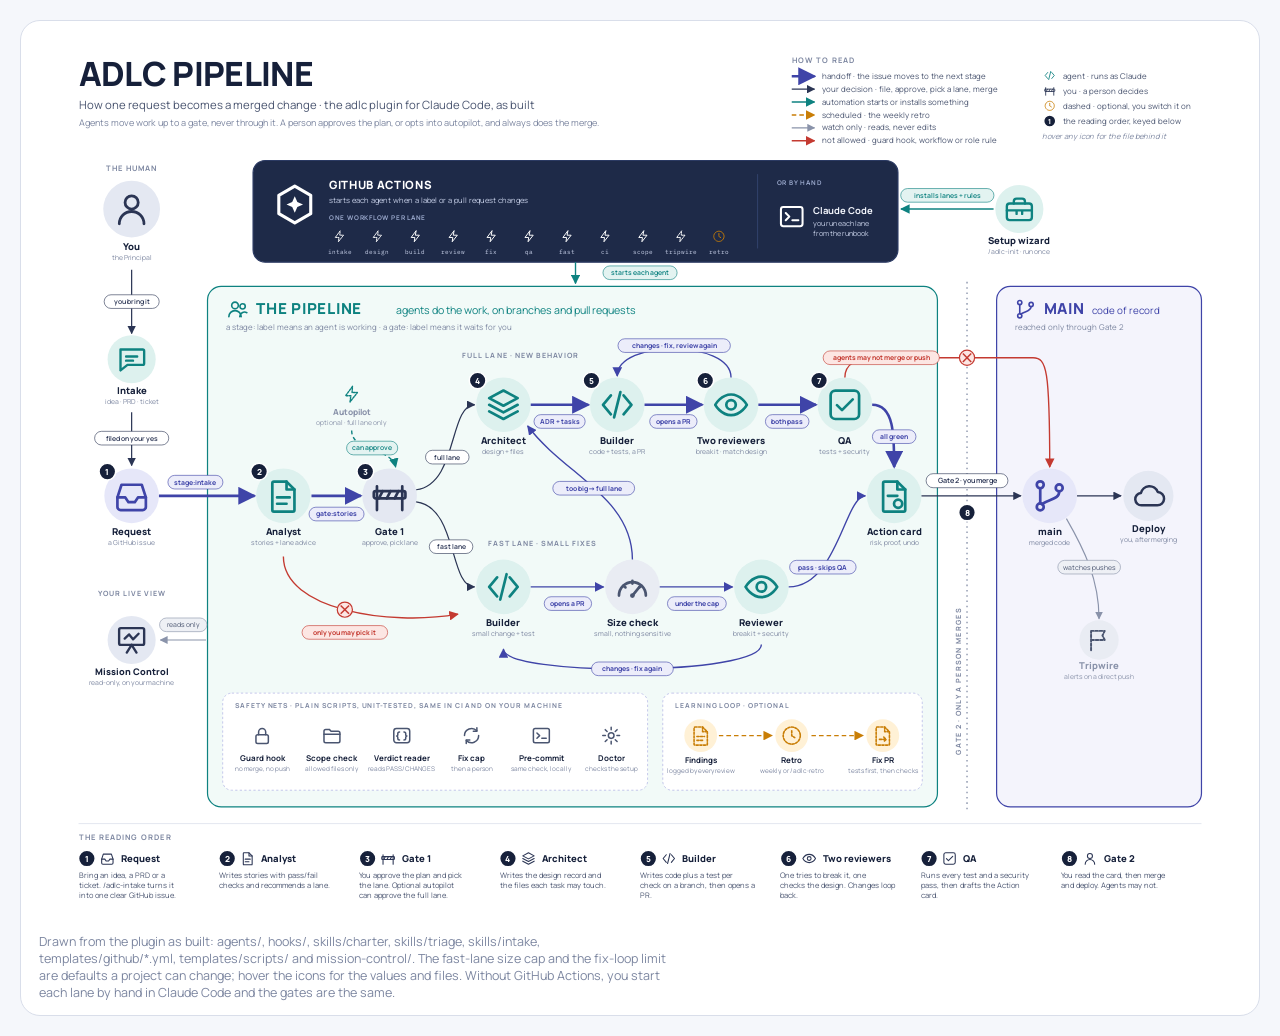
==== commit e228a86f: "Merge pull request #69 from juanjtov/fix/refresh-tripwire-bug-39-21 Refresh keeps host changes; trip" ====
--- a/docs/adlc-pipeline-diagram.html
+++ b/docs/adlc-pipeline-diagram.html
@@ -119,7 +119,7 @@
 <text x="130.0" y="286.0" class="lab" text-anchor="middle" style="font-size:12.5px;font-weight:800">You</text>
 <text x="130.0" y="299.0" class="lab-s" text-anchor="middle" style="font-size:9px">the Principal</text>
 <rect x="290.0" y="168.0" width="850.0" height="134.0" rx="16" class="cluster"/>
-<g class="ic ic-w" transform="translate(316.0,197.0) scale(2.417)"><title>GitHub Actions running anthropics/claude-code-action: one workflow per lane, fired by label changes and pull-request events. Each agent step installs the plugin on the runner, runs as its named agent (--agent adlc:builder and so on) and is granted that lane&#x27;s tools only. templates/github/</title><path d="M12 2l8.7 5v10L12 22l-8.7-5V7z"/><path d="M12 7.5l1.4 3.1L16.5 12l-3.1 1.4L12 16.5l-1.4-3.1L7.5 12l3.1-1.4z" class="g-fill"/></g>
+<g class="ic ic-w" transform="translate(316.0,197.0) scale(2.417)"><title>GitHub Actions running anthropics/claude-code-action: one workflow per lane, fired by label changes and pull-request events. Each lane installs the plugin on the runner, runs as its named agent (--agent adlc:builder and so on) and is granted that lane&#x27;s tools only. templates/github/</title><path d="M12 2l8.7 5v10L12 22l-8.7-5V7z"/><path d="M12 7.5l1.4 3.1L16.5 12l-3.1 1.4L12 16.5l-1.4-3.1L7.5 12l3.1-1.4z" class="g-fill"/></g>
 <text x="390.0" y="206.0" class="clu-t" text-anchor="start" style="font-size:15px;font-weight:800">GITHUB ACTIONS</text>
 <text x="390.0" y="224.0" class="clu-s" text-anchor="start" style="font-size:10px">starts each agent when a label or a pull request changes</text>
 <text x="390.0" y="246.0" class="clu-e" text-anchor="start" style="font-size:8.5px;font-weight:700">ONE WORKFLOW PER LANE</text>
@@ -131,7 +131,7 @@
 <text x="504.0" y="291.0" class="clu-y lab-m" text-anchor="middle" style="font-size:8px">build</text>
 <g class="ic ic-w" transform="translate(545.0,259.0) scale(0.750)"><title>adlc-review.yml: adversarial + architect review on every Builder PR; advances to stage:qa on two PASS verdicts</title><path d="M13 2.5L4.5 14H11l-1 7.5L19 10h-6.5z"/></g>
 <text x="554.0" y="291.0" class="clu-y lab-m" text-anchor="middle" style="font-size:8px">review</text>
-<g class="ic ic-w" transform="translate(595.0,259.0) scale(0.750)"><title>adlc-fix.yml: sends a PR with changes requested back to the Builder; stops once the reviews have sent the PR back more than 3 times, and tags needs:human</title><path d="M13 2.5L4.5 14H11l-1 7.5L19 10h-6.5z"/></g>
+<g class="ic ic-w" transform="translate(595.0,259.0) scale(0.750)"><title>adlc-fix.yml: sends a PR with changes requested back to the Builder; stops once the PR holds 3 adlc-fix: commits of its own, and tags needs:human</title><path d="M13 2.5L4.5 14H11l-1 7.5L19 10h-6.5z"/></g>
 <text x="604.0" y="291.0" class="clu-y lab-m" text-anchor="middle" style="font-size:8px">fix</text>
 <g class="ic ic-w" transform="translate(645.0,259.0) scale(0.750)"><title>adlc-qa.yml: runs QA &amp; Release-Ops on stage:qa</title><path d="M13 2.5L4.5 14H11l-1 7.5L19 10h-6.5z"/></g>
 <text x="654.0" y="291.0" class="clu-y lab-m" text-anchor="middle" style="font-size:8px">qa</text>
@@ -141,18 +141,18 @@
 <text x="754.0" y="291.0" class="clu-y lab-m" text-anchor="middle" style="font-size:8px">ci</text>
 <g class="ic ic-w" transform="translate(795.0,259.0) scale(0.750)"><title>adlc-diff-scope.yml: fails a lane PR that touches files outside its scope file, and re-runs the fast-lane cap; both run from the default branch (pull_request_target), so a PR cannot edit them</title><path d="M13 2.5L4.5 14H11l-1 7.5L19 10h-6.5z"/></g>
 <text x="804.0" y="291.0" class="clu-y lab-m" text-anchor="middle" style="font-size:8px">scope</text>
-<g class="ic ic-w" transform="translate(845.0,259.0) scale(0.750)" stroke-dasharray="2.2 1.6"><title>adlc-main-tripwire.yml: alerts on a push to main that skipped a PR, and on a force-push to main; installed for private repos without branch protection (optional)</title><path d="M13 2.5L4.5 14H11l-1 7.5L19 10h-6.5z"/></g>
+<g class="ic ic-w" transform="translate(845.0,259.0) scale(0.750)" stroke-dasharray="2.2 1.6"><title>adlc-main-tripwire.yml: alerts on any push to main that skipped a PR; installed for private repos without branch protection (optional)</title><path d="M13 2.5L4.5 14H11l-1 7.5L19 10h-6.5z"/></g>
 <text x="854.0" y="291.0" class="clu-y lab-m" text-anchor="middle" style="font-size:8px">tripwire</text>
-<g class="ic ic-a" transform="translate(895.0,259.0) scale(0.750)" stroke-dasharray="2.2 1.6"><title>adlc-retro.yml: weekly, runs the retro and then the cycle retro; each may open a proposal PR (optional)</title><circle cx="12" cy="12" r="9"/><path d="M12 7v5.2l3.2 1.9"/></g>
+<g class="ic ic-a" transform="translate(895.0,259.0) scale(0.750)" stroke-dasharray="2.2 1.6"><title>adlc-retro.yml: weekly retro, opens a proposal PR (optional)</title><circle cx="12" cy="12" r="9"/><path d="M12 7v5.2l3.2 1.9"/></g>
 <text x="904.0" y="291.0" class="clu-y lab-m" text-anchor="middle" style="font-size:8px">retro</text>
 <line x1="955" y1="186" x2="955" y2="284" stroke="#3A4A78" stroke-width="1"/>
 <text x="980.0" y="200.0" class="clu-e" text-anchor="start" style="font-size:8.5px;font-weight:700">OR BY HAND</text>
-<g class="ic ic-w" transform="translate(981.0,223.0) scale(1.583)"><title>Local recipe: you run each agent yourself in Claude Code, following the generated RUNBOOK.md. The recommended way to start. /adlc:autopilot &lt;issue&gt; runs the same steps for one issue from your own session, up to a QA-approved PR at Gate 2; as shipped in the plugin it has not yet been run end to end.</title><rect x="3" y="4" width="18" height="16" rx="2"/><path d="M7 9l3 3-3 3M12.5 15h5"/></g>
+<g class="ic ic-w" transform="translate(981.0,223.0) scale(1.583)"><title>Local recipe: you run each agent yourself in Claude Code, following the generated RUNBOOK.md. The recommended way to start.</title><rect x="3" y="4" width="18" height="16" rx="2"/><path d="M7 9l3 3-3 3M12.5 15h5"/></g>
 <text x="1028.0" y="238.0" class="clu-x" text-anchor="start" style="font-size:12.5px;font-weight:700">Claude Code</text>
 <text x="1028.0" y="254.0" class="clu-y" text-anchor="start" style="font-size:9.5px">you run each lane</text>
 <text x="1028.0" y="267.0" class="clu-y" text-anchor="start" style="font-size:9.5px">from the runbook</text>
 <circle cx="1300.0" cy="232.0" r="31.7" class="tile-l"/>
-<g class="ic ic-l" transform="translate(1278.0,210.0) scale(1.833)"><title>/adlc-init (bootstrap skill): detects a new or existing project, asks a short questionnaire, writes project-conventions, release-ops, charter, RUNBOOK, first ADR, your copies of the five agents (.claude/agents/adlc-&lt;role&gt;.md, each with its model line), the check scripts under .adlc/scripts/, .claude/settings.json deny rules and (optionally) the workflows; creates the labels after asking. Never commits.</title><rect x="3" y="8" width="18" height="12" rx="2"/><path d="M8 8V6.5a2 2 0 0 1 2-2h4a2 2 0 0 1 2 2V8M3 13h18M10 13v2.5M14 13v2.5"/></g>
+<g class="ic ic-l" transform="translate(1278.0,210.0) scale(1.833)"><title>/adlc-init (bootstrap skill): detects a new or existing project, asks a short questionnaire, writes project-conventions, release-ops, charter, RUNBOOK, first ADR, .claude/settings.json deny rules, labels and (optionally) the workflows. Never commits.</title><rect x="3" y="8" width="18" height="12" rx="2"/><path d="M8 8V6.5a2 2 0 0 1 2-2h4a2 2 0 0 1 2 2V8M3 13h18M10 13v2.5M14 13v2.5"/></g>
 <text x="1300.0" y="278.0" class="lab" text-anchor="middle" style="font-size:12.5px;font-weight:800">Setup wizard</text>
 <text x="1300.0" y="291.0" class="lab-s" text-anchor="middle" style="font-size:9px">/adlc-init · run once</text>
 <path d="M1266,232 C1220,232 1190,232 1144,232" class="fl-teal" marker-end="url(#arrow-teal)"/>
@@ -198,7 +198,7 @@
 <rect x="166.8" y="771.0" width="62.4" height="18.0" rx="9.0" class="lbl-g-bg"/>
 <text x="198.0" y="783.2" class="lbl-g" text-anchor="middle" style="font-size:9px">reads only</text>
 <circle cx="330.0" cy="610.0" r="36.0" class="tile-l"/>
-<g class="ic ic-l" transform="translate(305.0,585.0) scale(2.083)"><title>Product Analyst (agents/product-analyst.md; its prompt is skills/role-product-analyst): asks numbered questions if the request is unclear (auto-start lane: answer, then add adlc:auto back to restart it); otherwise posts a triage verdict line, ADLC-TRIAGE: FAST or FULL, and writes stories with Given/When/Then acceptance criteria (full) or a one-check change brief (fast). Writes only issue comments and labels; the guard lets it add one label, gate:stories.</title><path d="M6 3h8l5 5v13a1 1 0 0 1-1 1H6a1 1 0 0 1-1-1V4a1 1 0 0 1 1-1z"/><path d="M14 3v5h5"/><path d="M8 13h8M8 17h6"/></g>
+<g class="ic ic-l" transform="translate(305.0,585.0) scale(2.083)"><title>Product Analyst (agents/product-analyst.md): asks numbered questions if the request is unclear (auto-start lane: answer, then add adlc:auto back to restart it); otherwise writes stories with Given/When/Then acceptance criteria (full) or a one-check change brief (fast), and ends with ADLC-TRIAGE: FAST or FULL. Writes only issue comments and labels.</title><path d="M6 3h8l5 5v13a1 1 0 0 1-1 1H6a1 1 0 0 1-1-1V4a1 1 0 0 1 1-1z"/><path d="M14 3v5h5"/><path d="M8 13h8M8 17h6"/></g>
 <text x="330.0" y="662.0" class="lab" text-anchor="middle" style="font-size:12.5px;font-weight:800">Analyst</text>
 <text x="330.0" y="675.0" class="lab-s" text-anchor="middle" style="font-size:9px">stories + lane advice</text>
 <circle cx="298" cy="578" r="11" class="step"/>
@@ -215,7 +215,7 @@
 <path d="M367,610 C390,610 410,610 432,610" class="fl-ind fl-thick" marker-end="url(#arrow-ind)"/>
 <rect x="363.8" y="625.0" width="72.5" height="18.0" rx="9.0" class="lbl-i-bg"/>
 <text x="400.0" y="637.2" class="lbl-i" text-anchor="middle" style="font-size:9px">gate:stories</text>
-<g class="ic ic-l" transform="translate(407.0,463.0) scale(1.083)" stroke-dasharray="2.2 1.6"><title>adlc:autopilot label on an issue: adlc-intake.yml approves Gate 1 for you when the Analyst&#x27;s verdict is FULL. A FAST verdict still waits for you. Gate 2 is never automated. /adlc:autopilot &lt;issue&gt; is the local counterpart, run from your own session.</title><path d="M13 2.5L4.5 14H11l-1 7.5L19 10h-6.5z"/></g>
+<g class="ic ic-l" transform="translate(407.0,463.0) scale(1.083)" stroke-dasharray="2.2 1.6"><title>adlc:autopilot label on an issue: adlc-intake.yml approves Gate 1 for you when the Analyst&#x27;s verdict is FULL. A FAST verdict still waits for you. Gate 2 is never automated.</title><path d="M13 2.5L4.5 14H11l-1 7.5L19 10h-6.5z"/></g>
 <text x="420.0" y="504.0" class="lab-g" text-anchor="middle" style="font-size:11px;font-weight:800">Autopilot</text>
 <text x="420.0" y="517.0" class="lab-g" text-anchor="middle" style="font-size:9px">optional · full lane only</text>
 <path d="M420,524 C420,552 472,546 478,572" class="fl-teal" style="stroke-dasharray:5 4" marker-end="url(#arrow-teal)"/>
@@ -223,25 +223,25 @@
 <text x="447.0" y="550.2" class="lbl-t" text-anchor="middle" style="font-size:9px">can approve</text>
 <text x="566.0" y="428.0" class="eyebrow" text-anchor="start" style="font-size:9.5px;font-weight:700">FULL LANE · NEW BEHAVIOR</text>
 <circle cx="620.0" cy="490.0" r="36.0" class="tile-l"/>
-<g class="ic ic-l" transform="translate(595.0,465.0) scale(2.083)"><title>Architect (agents/architect.md; its prompt is skills/role-architect): writes docs/adr/NNNN-*.md and a task breakdown where every task declares the exact files it may touch (its diff scope), plus a blast-radius check. Writes only under docs/: the guard blocks an Edit or Write elsewhere (a file written through the shell is not seen). In the Actions design lane the workflow commits those files to adlc/design-&lt;issue&gt; and moves the issue on once the ADR and its ADLC-BREAKDOWN line exist.</title><path d="M12 3l9 4.8-9 4.8-9-4.8z"/><path d="M3 12l9 4.8 9-4.8M3 16.2l9 4.8 9-4.8"/></g>
+<g class="ic ic-l" transform="translate(595.0,465.0) scale(2.083)"><title>Architect (agents/architect.md): writes docs/adr/NNNN-*.md and a task breakdown where every task declares the exact files it may touch (its diff scope), plus a blast-radius check. Writes only under docs/. In the Actions design lane the workflow commits those files to adlc/design-&lt;issue&gt; and moves the issue on once the ADR and its ADLC-BREAKDOWN line exist.</title><path d="M12 3l9 4.8-9 4.8-9-4.8z"/><path d="M3 12l9 4.8 9-4.8M3 16.2l9 4.8 9-4.8"/></g>
 <text x="620.0" y="542.0" class="lab" text-anchor="middle" style="font-size:12.5px;font-weight:800">Architect</text>
 <text x="620.0" y="555.0" class="lab-s" text-anchor="middle" style="font-size:9px">design + files</text>
 <circle cx="586" cy="458" r="11" class="step"/>
 <text x="586" y="462.2" class="step-t" text-anchor="middle">4</text>
 <circle cx="770.0" cy="490.0" r="36.0" class="tile-l"/>
-<g class="ic ic-l" transform="translate(745.0,465.0) scale(2.083)"><title>Builder (agents/builder.md; its prompt is skills/role-builder): implements on feat/&lt;issue&gt;-&lt;slug&gt;, records the files it may touch in .adlc/scope/&lt;issue&gt;.txt, a test per acceptance criterion (SN-ACN ids), runs the project&#x27;s pass/fail command, opens a PR. Never merges, never pushes to main.</title><path d="M8 6l-5 6 5 6M16 6l5 6-5 6M14 4l-4 16"/></g>
+<g class="ic ic-l" transform="translate(745.0,465.0) scale(2.083)"><title>Builder (agents/builder.md): implements on feat/&lt;issue&gt;-&lt;slug&gt;, records the files it may touch in .adlc/scope/&lt;issue&gt;.txt, a test per acceptance criterion (SN-ACN ids), runs the project&#x27;s pass/fail command, opens a PR. Never merges, never pushes to main.</title><path d="M8 6l-5 6 5 6M16 6l5 6-5 6M14 4l-4 16"/></g>
 <text x="770.0" y="542.0" class="lab" text-anchor="middle" style="font-size:12.5px;font-weight:800">Builder</text>
 <text x="770.0" y="555.0" class="lab-s" text-anchor="middle" style="font-size:9px">code + tests, a PR</text>
 <circle cx="736" cy="458" r="11" class="step"/>
 <text x="736" y="462.2" class="step-t" text-anchor="middle">5</text>
 <circle cx="920.0" cy="490.0" r="36.0" class="tile-l"/>
-<g class="ic ic-l" transform="translate(895.0,465.0) scale(2.083)"><title>Adversarial Reviewer (agents/adversarial-reviewer.md; its prompt is skills/role-adversarial-reviewer): fresh context, sees only the diff, tries to break it, ends with ADLC-ADV: PASS or CHANGES. Then the Architect checks the PR against the design: ADLC-ARCH: PASS or CHANGES.</title><path d="M2 12s3.6-6.5 10-6.5S22 12 22 12s-3.6 6.5-10 6.5S2 12 2 12z"/><circle cx="12" cy="12" r="3"/></g>
+<g class="ic ic-l" transform="translate(895.0,465.0) scale(2.083)"><title>Adversarial Reviewer (agents/adversarial-reviewer.md): fresh context, sees only the diff, tries to break it, ends with ADLC-ADV: PASS or CHANGES. Then the Architect checks the PR against the design: ADLC-ARCH: PASS or CHANGES.</title><path d="M2 12s3.6-6.5 10-6.5S22 12 22 12s-3.6 6.5-10 6.5S2 12 2 12z"/><circle cx="12" cy="12" r="3"/></g>
 <text x="920.0" y="542.0" class="lab" text-anchor="middle" style="font-size:12.5px;font-weight:800">Two reviewers</text>
 <text x="920.0" y="555.0" class="lab-s" text-anchor="middle" style="font-size:9px">break it · match design</text>
 <circle cx="886" cy="458" r="11" class="step"/>
 <text x="886" y="462.2" class="step-t" text-anchor="middle">6</text>
 <circle cx="1070.0" cy="490.0" r="36.0" class="tile-l"/>
-<g class="ic ic-l" transform="translate(1045.0,465.0) scale(2.083)"><title>QA &amp; Release-Ops (agents/qa-release-ops.md; its prompt is skills/role-qa-release-ops): runs the full battery, writes missing tests (test folders only), runs the security gate, then moves the issue to gate:deploy and posts a Proposed Action Card. Never merges or deploys.</title><rect x="3" y="3" width="18" height="18" rx="3"/><path d="M7 12.2l3.2 3.2L17 8.6"/></g>
+<g class="ic ic-l" transform="translate(1045.0,465.0) scale(2.083)"><title>QA &amp; Release-Ops (agents/qa-release-ops.md): runs the full battery, writes missing tests (test folders only), runs the security gate, then adds gate:deploy and posts a Proposed Action Card. Never merges or deploys.</title><rect x="3" y="3" width="18" height="18" rx="3"/><path d="M7 12.2l3.2 3.2L17 8.6"/></g>
 <text x="1070.0" y="542.0" class="lab" text-anchor="middle" style="font-size:12.5px;font-weight:800">QA</text>
 <text x="1070.0" y="555.0" class="lab-s" text-anchor="middle" style="font-size:9px">tests + security</text>
 <circle cx="1036" cy="458" r="11" class="step"/>
@@ -270,7 +270,7 @@
 <text x="620.0" y="782.0" class="lab" text-anchor="middle" style="font-size:12.5px;font-weight:800">Builder</text>
 <text x="620.0" y="795.0" class="lab-s" text-anchor="middle" style="font-size:9px">small change + test</text>
 <circle cx="790.0" cy="730.0" r="36.0" class="plate"/>
-<g class="ic ic-l2" transform="translate(765.0,705.0) scale(2.083)"><title>adlc-triage.sh re-checks the real diff (in the Actions fast lane and under /adlc:autopilot; by hand in the local recipe, where a plain file list checks count and paths but skips the line limit and cannot see a submodule): default max 5 files and 40 changed lines, and no paths named for migrations, auth, security or infra, no CI or pipeline files, dependency manifests (.gitmodules among them) or secrets. A change to a submodule&#x27;s pointer is never fast-eligible: it is one line in a diff however much code it brings in. It goes by size, file paths and entry type, not by what the code does. A change that fails goes to the full lane.</title><path d="M3.5 17.5a8.5 8.5 0 1 1 17 0"/><path d="M12 17.5l4.6-5.6"/><circle cx="12" cy="17.5" r="1.5" class="g-fill"/><path d="M6.3 11.3l1.3 1M12 8.2v1.7M17.7 11.3l-1.3 1"/></g>
+<g class="ic ic-l2" transform="translate(765.0,705.0) scale(2.083)"><title>adlc-triage.sh re-checks the real diff (in the Actions fast lane; by hand in the local recipe, where a plain file list checks count and paths but skips the line limit): default max 5 files and 40 changed lines, and no paths named for migrations, auth, security or infra, no CI or pipeline files, dependency manifests or secrets. It matches file paths, not what the code does. A change that fails goes to the full lane.</title><path d="M3.5 17.5a8.5 8.5 0 1 1 17 0"/><path d="M12 17.5l4.6-5.6"/><circle cx="12" cy="17.5" r="1.5" class="g-fill"/><path d="M6.3 11.3l1.3 1M12 8.2v1.7M17.7 11.3l-1.3 1"/></g>
 <text x="790.0" y="782.0" class="lab" text-anchor="middle" style="font-size:12.5px;font-weight:800">Size check</text>
 <text x="790.0" y="795.0" class="lab-s" text-anchor="middle" style="font-size:9px">small, nothing sensitive</text>
 <circle cx="960.0" cy="730.0" r="36.0" class="tile-l"/>
@@ -295,7 +295,7 @@
 <rect x="354.6" y="781.0" width="112.8" height="18.0" rx="9.0" class="lbl-r-bg"/>
 <text x="411.0" y="793.2" class="lbl-r" text-anchor="middle" style="font-size:9px">only you may pick it</text>
 <circle cx="1135.0" cy="610.0" r="36.0" class="tile-l"/>
-<g class="ic ic-l" transform="translate(1110.0,585.0) scale(2.083)"><title>Proposed Action Card (charter skill): action, risk, evidence, the base commit the checks ran against, migrations none/additive/DESTRUCTIVE, rollback step. Posted with gate:deploy; awaits your approval.</title><path d="M6 3h8l5 5v13a1 1 0 0 1-1 1H6a1 1 0 0 1-1-1V4a1 1 0 0 1 1-1z"/><path d="M14 3v5h5M8 12h6"/><circle cx="14.5" cy="17" r="2.6"/></g>
+<g class="ic ic-l" transform="translate(1110.0,585.0) scale(2.083)"><title>Proposed Action Card (charter skill): action, risk, evidence, migrations none/additive/DESTRUCTIVE, rollback step. Posted with gate:deploy; awaits your approval.</title><path d="M6 3h8l5 5v13a1 1 0 0 1-1 1H6a1 1 0 0 1-1-1V4a1 1 0 0 1 1-1z"/><path d="M14 3v5h5M8 12h6"/><circle cx="14.5" cy="17" r="2.6"/></g>
 <text x="1135.0" y="662.0" class="lab" text-anchor="middle" style="font-size:12.5px;font-weight:800">Action card</text>
 <text x="1135.0" y="675.0" class="lab-s" text-anchor="middle" style="font-size:9px">risk, proof, undo</text>
 <path d="M1106,490 C1135,490 1135,530 1135,572" class="fl-ind fl-thick" marker-end="url(#arrow-ind)"/>
@@ -324,7 +324,7 @@
 <rect x="1041.4" y="419.0" width="153.1" height="18.0" rx="9.0" class="lbl-r-bg"/>
 <text x="1118.0" y="431.2" class="lbl-r" text-anchor="middle" style="font-size:9px">agents may not merge or push</text>
 <circle cx="1405.0" cy="800.0" r="25.9" class="plate"/>
-<g class="ic ic-l2" transform="translate(1387.0,782.0) scale(1.500)" stroke-dasharray="2.2 1.6"><title>adlc-main-tripwire.yml + adlc-tripwire-check.sh + adlc-tripwire-alert.sh: on every push to main, fails and files an alert issue (label adlc:tripwire, one per set of commits while it is open) if a commit arrived without a pull request or the branch was force-pushed. Installed for private repos on the free plan, where branch protection is not available; it reports after the fact and cannot stop a merge.</title><path d="M5 21V4M5 4h12l-2 4 2 4H5"/></g>
+<g class="ic ic-l2" transform="translate(1387.0,782.0) scale(1.500)" stroke-dasharray="2.2 1.6"><title>adlc-main-tripwire.yml + adlc-tripwire-check.sh: on every push to main, fails and files an alert issue if a commit arrived without a pull request or the branch was force-pushed. Installed for private repos on the free plan, where branch protection is not available; it reports after the fact and cannot stop a merge.</title><path d="M5 21V4M5 4h12l-2 4 2 4H5"/></g>
 <text x="1405.0" y="838.0" class="lab-g" text-anchor="middle" style="font-size:12.5px;font-weight:800">Tripwire</text>
 <text x="1405.0" y="851.0" class="lab-g" text-anchor="middle" style="font-size:9px">alerts on a direct push</text>
 <path d="M1362,640 C1385,680 1405,720 1405,772" class="fl-grey" marker-end="url(#arrow-grey)"/>
@@ -332,22 +332,22 @@
 <text x="1392.0" y="707.2" class="lbl-g" text-anchor="middle" style="font-size:9px">watches pushes</text>
 <rect x="250.0" y="870.0" width="560.0" height="128.0" rx="12" class="legacy-strip"/>
 <text x="266.0" y="890.0" class="eyebrow" text-anchor="start" style="font-size:9px;font-weight:700">SAFETY NETS · PLAIN SCRIPTS, UNIT-TESTED, SAME IN CI AND ON YOUR MACHINE</text>
-<g class="ic ic-l2" transform="translate(288.0,912.0) scale(1.167)"><title>hooks/adlc_guard.py, a PreToolUse hook on every Bash command: blocks gh pr merge, pushes to main, force-pushes and GitHub API writes, for every agent in every permission mode, in sessions with the plugin enabled (the Actions lanes, and a repo set up with the pipeline). From each role&#x27;s contract (contracts/&lt;role&gt;.json) it also holds the Analyst, the Architect and the reviewer to their gh and git commands, to the label each may add (the Analyst gate:stories, the Architect stage:build, the reviewer none), and, on Edit and Write calls, to the paths each may write; a file written through the shell is not seen. It reads command text, so it is a guardrail; the deny rules in templates/settings.deny.json stay as a second layer.</title><rect x="5" y="11" width="14" height="10" rx="2"/><path d="M8 11V8a4 4 0 0 1 8 0v3"/></g>
+<g class="ic ic-l2" transform="translate(288.0,912.0) scale(1.167)"><title>hooks/adlc_guard.py, a PreToolUse hook on every Bash command: blocks gh pr merge, pushes to main, force-pushes and GitHub API writes, for every agent in every permission mode, in sessions with the plugin enabled. It reads command text, so it is a guardrail; the deny rules in templates/settings.deny.json stay as a second layer.</title><rect x="5" y="11" width="14" height="10" rx="2"/><path d="M8 11V8a4 4 0 0 1 8 0v3"/></g>
 <text x="302.0" y="960.0" class="lab" text-anchor="middle" style="font-size:10.5px;font-weight:700">Guard hook</text>
 <text x="302.0" y="973.0" class="lab-s" text-anchor="middle" style="font-size:8.5px">no merge, no push</text>
-<g class="ic ic-l2" transform="translate(380.0,912.0) scale(1.167)"><title>adlc-diff-scope.sh: holds a lane PR to the files its own scope file, .adlc/scope/&lt;issue&gt;.txt, declares (test folders count too once the issue is at stage:qa), and fails a lane PR that declares no scope. The Builder writes that file; the Architect&#x27;s review checks it against the design. In CI (automated lanes only) it runs from the default branch&#x27;s copy, so a PR cannot edit the check that judges it.</title><path d="M3 7a2 2 0 0 1 2-2h4l2 2h8a2 2 0 0 1 2 2v9a2 2 0 0 1-2 2H5a2 2 0 0 1-2-2z"/><path d="M3 10.5h18"/></g>
+<g class="ic ic-l2" transform="translate(380.0,912.0) scale(1.167)"><title>adlc-diff-scope.sh: holds a lane PR to the files its own scope file, .adlc/scope/&lt;issue&gt;.txt, declares (test folders count too once QA adds tests), and fails a lane PR that declares no scope. The Builder writes that file; the Architect&#x27;s review checks it against the design. In CI (automated lanes only) it runs from the default branch&#x27;s copy, so a PR cannot edit the check that judges it.</title><path d="M3 7a2 2 0 0 1 2-2h4l2 2h8a2 2 0 0 1 2 2v9a2 2 0 0 1-2 2H5a2 2 0 0 1-2-2z"/><path d="M3 10.5h18"/></g>
 <text x="394.0" y="960.0" class="lab" text-anchor="middle" style="font-size:10.5px;font-weight:700">Scope check</text>
 <text x="394.0" y="973.0" class="lab-s" text-anchor="middle" style="font-size:8.5px">allowed files only</text>
 <g class="ic ic-l2" transform="translate(472.0,912.0) scale(1.167)"><title>adlc-verdict.sh: parses the reviewers&#x27; ADLC-ADV / ADLC-ARCH lines; control never trusts GitHub review state.</title><rect x="3" y="4" width="18" height="16" rx="3"/><path d="M9.5 8c-1.6 0-2 .6-2 2v1.2c0 .9-.5 1.3-1.3 1.3.8 0 1.3.4 1.3 1.3V15c0 1.4.4 2 2 2"/><path d="M14.5 8c1.6 0 2 .6 2 2v1.2c0 .9.5 1.3 1.3 1.3-.8 0-1.3.4-1.3 1.3V15c0 1.4-.4 2-2 2"/></g>
 <text x="486.0" y="960.0" class="lab" text-anchor="middle" style="font-size:10.5px;font-weight:700">Verdict reader</text>
 <text x="486.0" y="973.0" class="lab-s" text-anchor="middle" style="font-size:8.5px">reads PASS/CHANGES</text>
-<g class="ic ic-l2" transform="translate(564.0,912.0) scale(1.167)"><title>adlc-fix-cap.sh: counts how many times a review sent this PR back (its adlc:changes-requested label events or its CHANGES verdict comments, whichever is more); past 3 the fix lane tags the PR needs:human. The RUNBOOK and /adlc:autopilot run the same check in the local recipe.</title><path d="M20 12a8 8 0 0 1-13.9 5.4M4 12a8 8 0 0 1 13.9-5.4"/><path d="M18 3v4h-4M6 21v-4h4"/></g>
+<g class="ic ic-l2" transform="translate(564.0,912.0) scale(1.167)"><title>adlc-fix-cap.sh: counts this PR&#x27;s own adlc-fix: commits (the ones its branch has and its base lacks); at 3 the PR is tagged needs:human.</title><path d="M20 12a8 8 0 0 1-13.9 5.4M4 12a8 8 0 0 1 13.9-5.4"/><path d="M18 3v4h-4M6 21v-4h4"/></g>
 <text x="578.0" y="960.0" class="lab" text-anchor="middle" style="font-size:10.5px;font-weight:700">Fix cap</text>
 <text x="578.0" y="973.0" class="lab-s" text-anchor="middle" style="font-size:8.5px">then a person</text>
 <g class="ic ic-l2" transform="translate(656.0,912.0) scale(1.167)"><title>templates/hooks/pre-commit: runs the scope check before each local commit.</title><rect x="3" y="4" width="18" height="16" rx="2"/><path d="M7 9l3 3-3 3M12.5 15h5"/></g>
 <text x="670.0" y="960.0" class="lab" text-anchor="middle" style="font-size:10.5px;font-weight:700">Pre-commit</text>
 <text x="670.0" y="973.0" class="lab-s" text-anchor="middle" style="font-size:8.5px">same check, locally</text>
-<g class="ic ic-l2" transform="translate(748.0,912.0) scale(1.167)"><title>adlc-doctor.sh: fails a setup with missing deny rules, unfilled placeholders, lanes that cannot run their agent, missing guard scripts, skills, agent copies or labels, an open issue carrying two state labels, or GitHub Actions blocked (every recent run failed within a minute with no step run), and reports whether the default branch has a merge gate.</title><circle cx="12" cy="12" r="3.2"/><path d="M12 2.5v3M12 18.5v3M2.5 12h3M18.5 12h3M5.3 5.3l2.1 2.1M16.6 16.6l2.1 2.1M5.3 18.7l2.1-2.1M16.6 7.4l2.1-2.1"/></g>
+<g class="ic ic-l2" transform="translate(748.0,912.0) scale(1.167)"><title>adlc-doctor.sh: fails a setup with missing deny rules, unfilled placeholders, lanes that cannot run their agent, missing guard scripts, skills or labels, and reports whether the default branch has a merge gate.</title><circle cx="12" cy="12" r="3.2"/><path d="M12 2.5v3M12 18.5v3M2.5 12h3M18.5 12h3M5.3 5.3l2.1 2.1M16.6 16.6l2.1 2.1M5.3 18.7l2.1-2.1M16.6 7.4l2.1-2.1"/></g>
 <text x="762.0" y="960.0" class="lab" text-anchor="middle" style="font-size:10.5px;font-weight:700">Doctor</text>
 <text x="762.0" y="973.0" class="lab-s" text-anchor="middle" style="font-size:8.5px">checks the setup</text>
 <rect x="830.0" y="870.0" width="342.0" height="128.0" rx="12" class="legacy-strip"/>
@@ -357,11 +357,11 @@
 <text x="880.0" y="962.0" class="lab" text-anchor="middle" style="font-size:10.5px;font-weight:700">Findings</text>
 <text x="880.0" y="975.0" class="lab-s" text-anchor="middle" style="font-size:8.5px">logged by every review</text>
 <circle cx="1000.0" cy="926.0" r="21.6" class="tile-a"/>
-<g class="ic ic-a" transform="translate(985.0,911.0) scale(1.250)" stroke-dasharray="2.2 1.6"><title>Two halves, both propose-only. retro skill (/adlc:retro): ranks the review findings that recur and proposes durable guards. cycle-retro skill (/adlc:cycle-retro): reads the run ledger (adlc-run-log.sh: seconds, tokens and cost per agent run) and the cycle time per stage from the label timeline (adlc-cycle.sh), and proposes changes to the pipeline&#x27;s shape. adlc-retro.yml runs both, Mondays by default; on GitHub&#x27;s runners the cycle retro sees times and fix rounds, not tokens. Both list follow-up chains 3 or more issues deep (adlc-chains.sh) as a decision for you.</title><circle cx="12" cy="12" r="9"/><path d="M12 7v5.2l3.2 1.9"/></g>
-<text x="1000.0" y="962.0" class="lab" text-anchor="middle" style="font-size:10.5px;font-weight:700">Two retros</text>
-<text x="1000.0" y="975.0" class="lab-s" text-anchor="middle" style="font-size:8.5px">weekly, or on demand</text>
+<g class="ic ic-a" transform="translate(985.0,911.0) scale(1.250)" stroke-dasharray="2.2 1.6"><title>retro skill + adlc-retro.yml (Mondays by default): ranks recurring mistakes.</title><circle cx="12" cy="12" r="9"/><path d="M12 7v5.2l3.2 1.9"/></g>
+<text x="1000.0" y="962.0" class="lab" text-anchor="middle" style="font-size:10.5px;font-weight:700">Retro</text>
+<text x="1000.0" y="975.0" class="lab-s" text-anchor="middle" style="font-size:8.5px">weekly, or /adlc:retro</text>
 <circle cx="1120.0" cy="926.0" r="21.6" class="tile-a"/>
-<g class="ic ic-a" transform="translate(1105.0,911.0) scale(1.250)" stroke-dasharray="2.2 1.6"><title>A propose-only PR. From the retro: a regression test first, then a CI check, then a convention. From the cycle retro: a change to the pipeline&#x27;s shape, such as fast-lane routing, what a reviewer reads, or a model tier. Each is reviewed like any pull request, and you merge it.</title><path d="M6 3h8l5 5v13a1 1 0 0 1-1 1H6a1 1 0 0 1-1-1V4a1 1 0 0 1 1-1z"/><path d="M14 3v5h5"/><path d="M8.5 16h7M13 13.5l2.5 2.5-2.5 2.5"/></g>
+<g class="ic ic-a" transform="translate(1105.0,911.0) scale(1.250)" stroke-dasharray="2.2 1.6"><title>A propose-only PR: a regression test first, then a CI check, then a convention. It is reviewed like any pull request, and you merge it.</title><path d="M6 3h8l5 5v13a1 1 0 0 1-1 1H6a1 1 0 0 1-1-1V4a1 1 0 0 1 1-1z"/><path d="M14 3v5h5"/><path d="M8.5 16h7M13 13.5l2.5 2.5-2.5 2.5"/></g>
 <text x="1120.0" y="962.0" class="lab" text-anchor="middle" style="font-size:10.5px;font-weight:700">Fix PR</text>
 <text x="1120.0" y="975.0" class="lab-s" text-anchor="middle" style="font-size:8.5px">tests first, then checks</text>
 <path d="M904,926 C924,926 950,926 974,926" class="fl-amber" marker-end="url(#arrow-amber)"/>
@@ -422,5 +422,5 @@
 <text x="1355.0" y="1114.0" class="loop-s" text-anchor="start" style="font-size:10px">You read the card, then merge</text>
 <text x="1355.0" y="1127.0" class="loop-s" text-anchor="start" style="font-size:10px">and deploy. Agents may not.</text>
 </svg>
-<figcaption>Drawn from the plugin as built: agents/, skills/role-*, contracts/, hooks/, skills/charter, skills/triage, skills/intake, templates/github/*.yml, templates/scripts/ and mission-control/. The fast-lane size cap and the fix-loop limit are defaults a project can change; hover the icons for the values and files. Without GitHub Actions, you start each lane by hand in Claude Code and the gates are the same.</figcaption></figure></div>
+<figcaption>Drawn from the plugin as built: agents/, hooks/, skills/charter, skills/triage, skills/intake, templates/github/*.yml, templates/scripts/ and mission-control/. The fast-lane size cap and the fix-loop limit are defaults a project can change; hover the icons for the values and files. Without GitHub Actions, you start each lane by hand in Claude Code and the gates are the same.</figcaption></figure></div>
 </body></html>
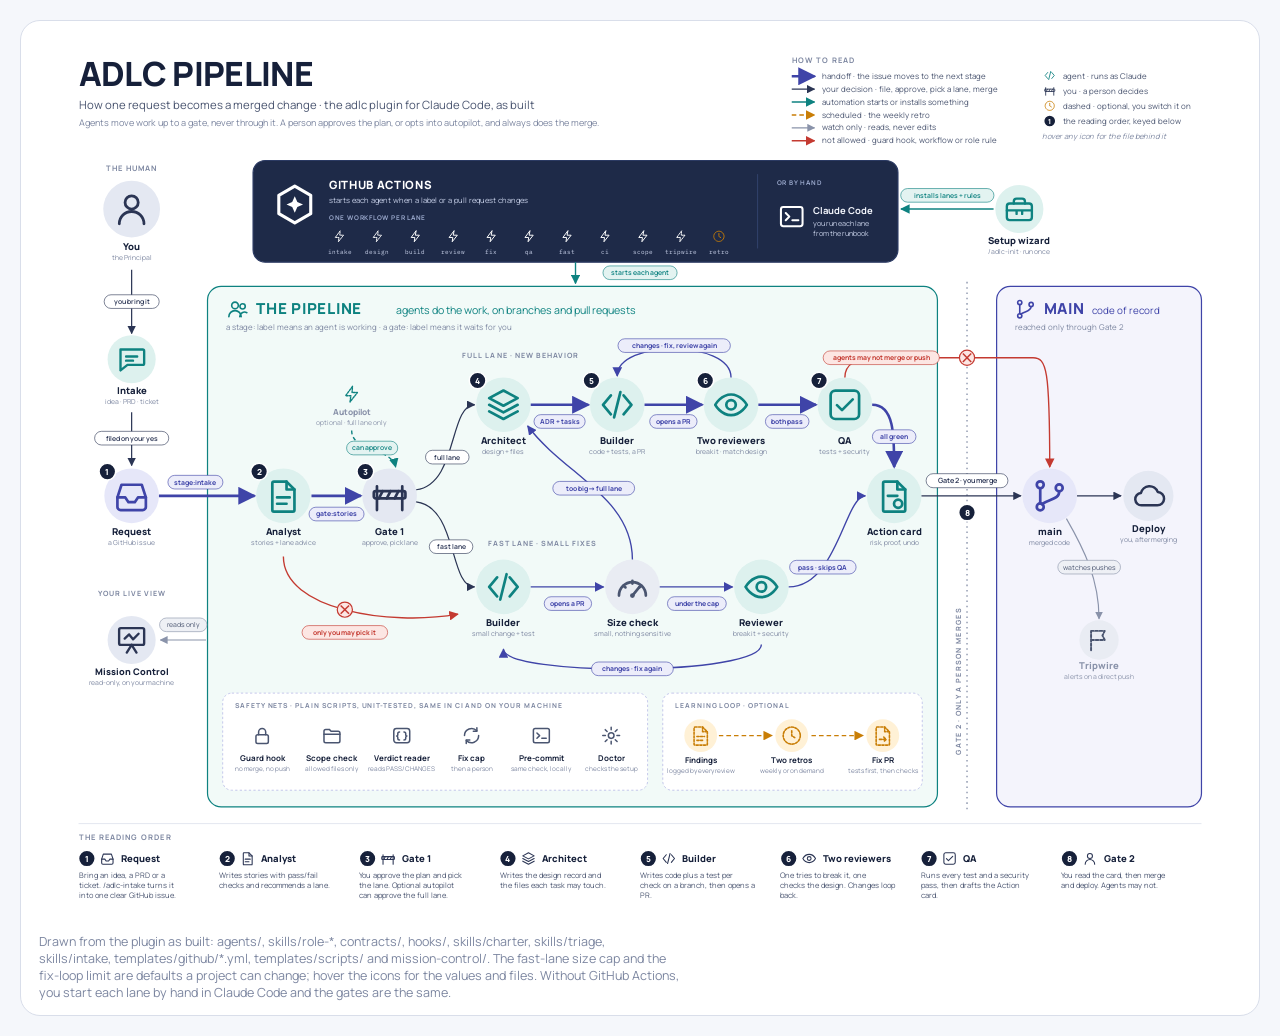
==== commit 56c2fbdf: "Merge pull request #75 from juanjtov/docs/reference-and-guides Docs: a reference page with a test be" ====
--- a/docs/adlc-pipeline-diagram.html
+++ b/docs/adlc-pipeline-diagram.html
@@ -119,7 +119,7 @@
 <text x="130.0" y="286.0" class="lab" text-anchor="middle" style="font-size:12.5px;font-weight:800">You</text>
 <text x="130.0" y="299.0" class="lab-s" text-anchor="middle" style="font-size:9px">the Principal</text>
 <rect x="290.0" y="168.0" width="850.0" height="134.0" rx="16" class="cluster"/>
-<g class="ic ic-w" transform="translate(316.0,197.0) scale(2.417)"><title>GitHub Actions running anthropics/claude-code-action: one workflow per lane, fired by label changes and pull-request events. Each lane installs the plugin on the runner, runs as its named agent (--agent adlc:builder and so on) and is granted that lane&#x27;s tools only. templates/github/</title><path d="M12 2l8.7 5v10L12 22l-8.7-5V7z"/><path d="M12 7.5l1.4 3.1L16.5 12l-3.1 1.4L12 16.5l-1.4-3.1L7.5 12l3.1-1.4z" class="g-fill"/></g>
+<g class="ic ic-w" transform="translate(316.0,197.0) scale(2.417)"><title>GitHub Actions running anthropics/claude-code-action: one workflow per lane, fired by label changes and pull-request events. Each agent step installs the plugin on the runner, runs as its named agent (--agent adlc:builder and so on) and is granted that lane&#x27;s tools only. templates/github/</title><path d="M12 2l8.7 5v10L12 22l-8.7-5V7z"/><path d="M12 7.5l1.4 3.1L16.5 12l-3.1 1.4L12 16.5l-1.4-3.1L7.5 12l3.1-1.4z" class="g-fill"/></g>
 <text x="390.0" y="206.0" class="clu-t" text-anchor="start" style="font-size:15px;font-weight:800">GITHUB ACTIONS</text>
 <text x="390.0" y="224.0" class="clu-s" text-anchor="start" style="font-size:10px">starts each agent when a label or a pull request changes</text>
 <text x="390.0" y="246.0" class="clu-e" text-anchor="start" style="font-size:8.5px;font-weight:700">ONE WORKFLOW PER LANE</text>
@@ -131,7 +131,7 @@
 <text x="504.0" y="291.0" class="clu-y lab-m" text-anchor="middle" style="font-size:8px">build</text>
 <g class="ic ic-w" transform="translate(545.0,259.0) scale(0.750)"><title>adlc-review.yml: adversarial + architect review on every Builder PR; advances to stage:qa on two PASS verdicts</title><path d="M13 2.5L4.5 14H11l-1 7.5L19 10h-6.5z"/></g>
 <text x="554.0" y="291.0" class="clu-y lab-m" text-anchor="middle" style="font-size:8px">review</text>
-<g class="ic ic-w" transform="translate(595.0,259.0) scale(0.750)"><title>adlc-fix.yml: sends a PR with changes requested back to the Builder; stops once the PR holds 3 adlc-fix: commits of its own, and tags needs:human</title><path d="M13 2.5L4.5 14H11l-1 7.5L19 10h-6.5z"/></g>
+<g class="ic ic-w" transform="translate(595.0,259.0) scale(0.750)"><title>adlc-fix.yml: sends a PR with changes requested back to the Builder; stops once the reviews have sent the PR back more than 3 times, and tags needs:human</title><path d="M13 2.5L4.5 14H11l-1 7.5L19 10h-6.5z"/></g>
 <text x="604.0" y="291.0" class="clu-y lab-m" text-anchor="middle" style="font-size:8px">fix</text>
 <g class="ic ic-w" transform="translate(645.0,259.0) scale(0.750)"><title>adlc-qa.yml: runs QA &amp; Release-Ops on stage:qa</title><path d="M13 2.5L4.5 14H11l-1 7.5L19 10h-6.5z"/></g>
 <text x="654.0" y="291.0" class="clu-y lab-m" text-anchor="middle" style="font-size:8px">qa</text>
@@ -141,18 +141,18 @@
 <text x="754.0" y="291.0" class="clu-y lab-m" text-anchor="middle" style="font-size:8px">ci</text>
 <g class="ic ic-w" transform="translate(795.0,259.0) scale(0.750)"><title>adlc-diff-scope.yml: fails a lane PR that touches files outside its scope file, and re-runs the fast-lane cap; both run from the default branch (pull_request_target), so a PR cannot edit them</title><path d="M13 2.5L4.5 14H11l-1 7.5L19 10h-6.5z"/></g>
 <text x="804.0" y="291.0" class="clu-y lab-m" text-anchor="middle" style="font-size:8px">scope</text>
-<g class="ic ic-w" transform="translate(845.0,259.0) scale(0.750)" stroke-dasharray="2.2 1.6"><title>adlc-main-tripwire.yml: alerts on any push to main that skipped a PR; installed for private repos without branch protection (optional)</title><path d="M13 2.5L4.5 14H11l-1 7.5L19 10h-6.5z"/></g>
+<g class="ic ic-w" transform="translate(845.0,259.0) scale(0.750)" stroke-dasharray="2.2 1.6"><title>adlc-main-tripwire.yml: alerts on a push to main that skipped a PR, and on a force-push to main; installed for private repos without branch protection (optional)</title><path d="M13 2.5L4.5 14H11l-1 7.5L19 10h-6.5z"/></g>
 <text x="854.0" y="291.0" class="clu-y lab-m" text-anchor="middle" style="font-size:8px">tripwire</text>
-<g class="ic ic-a" transform="translate(895.0,259.0) scale(0.750)" stroke-dasharray="2.2 1.6"><title>adlc-retro.yml: weekly retro, opens a proposal PR (optional)</title><circle cx="12" cy="12" r="9"/><path d="M12 7v5.2l3.2 1.9"/></g>
+<g class="ic ic-a" transform="translate(895.0,259.0) scale(0.750)" stroke-dasharray="2.2 1.6"><title>adlc-retro.yml: weekly, runs the retro and then the cycle retro; each may open a proposal PR (optional)</title><circle cx="12" cy="12" r="9"/><path d="M12 7v5.2l3.2 1.9"/></g>
 <text x="904.0" y="291.0" class="clu-y lab-m" text-anchor="middle" style="font-size:8px">retro</text>
 <line x1="955" y1="186" x2="955" y2="284" stroke="#3A4A78" stroke-width="1"/>
 <text x="980.0" y="200.0" class="clu-e" text-anchor="start" style="font-size:8.5px;font-weight:700">OR BY HAND</text>
-<g class="ic ic-w" transform="translate(981.0,223.0) scale(1.583)"><title>Local recipe: you run each agent yourself in Claude Code, following the generated RUNBOOK.md. The recommended way to start.</title><rect x="3" y="4" width="18" height="16" rx="2"/><path d="M7 9l3 3-3 3M12.5 15h5"/></g>
+<g class="ic ic-w" transform="translate(981.0,223.0) scale(1.583)"><title>Local recipe: you run each agent yourself in Claude Code, following the generated RUNBOOK.md. The recommended way to start. /adlc:autopilot &lt;issue&gt; runs the same steps for one issue from your own session, up to a reviewed PR at Gate 2 (QA-approved on the full lane); as shipped in the plugin it has not yet been run end to end.</title><rect x="3" y="4" width="18" height="16" rx="2"/><path d="M7 9l3 3-3 3M12.5 15h5"/></g>
 <text x="1028.0" y="238.0" class="clu-x" text-anchor="start" style="font-size:12.5px;font-weight:700">Claude Code</text>
 <text x="1028.0" y="254.0" class="clu-y" text-anchor="start" style="font-size:9.5px">you run each lane</text>
 <text x="1028.0" y="267.0" class="clu-y" text-anchor="start" style="font-size:9.5px">from the runbook</text>
 <circle cx="1300.0" cy="232.0" r="31.7" class="tile-l"/>
-<g class="ic ic-l" transform="translate(1278.0,210.0) scale(1.833)"><title>/adlc-init (bootstrap skill): detects a new or existing project, asks a short questionnaire, writes project-conventions, release-ops, charter, RUNBOOK, first ADR, .claude/settings.json deny rules, labels and (optionally) the workflows. Never commits.</title><rect x="3" y="8" width="18" height="12" rx="2"/><path d="M8 8V6.5a2 2 0 0 1 2-2h4a2 2 0 0 1 2 2V8M3 13h18M10 13v2.5M14 13v2.5"/></g>
+<g class="ic ic-l" transform="translate(1278.0,210.0) scale(1.833)"><title>/adlc-init (bootstrap skill): detects a new or existing project, asks a short questionnaire, writes project-conventions, release-ops, charter, RUNBOOK, first ADR, your copies of the five agents (.claude/agents/adlc-&lt;role&gt;.md, each with its model line), the check scripts under .adlc/scripts/, .claude/settings.json deny rules and (optionally) the workflows; creates the labels after asking. Never commits.</title><rect x="3" y="8" width="18" height="12" rx="2"/><path d="M8 8V6.5a2 2 0 0 1 2-2h4a2 2 0 0 1 2 2V8M3 13h18M10 13v2.5M14 13v2.5"/></g>
 <text x="1300.0" y="278.0" class="lab" text-anchor="middle" style="font-size:12.5px;font-weight:800">Setup wizard</text>
 <text x="1300.0" y="291.0" class="lab-s" text-anchor="middle" style="font-size:9px">/adlc-init · run once</text>
 <path d="M1266,232 C1220,232 1190,232 1144,232" class="fl-teal" marker-end="url(#arrow-teal)"/>
@@ -198,7 +198,7 @@
 <rect x="166.8" y="771.0" width="62.4" height="18.0" rx="9.0" class="lbl-g-bg"/>
 <text x="198.0" y="783.2" class="lbl-g" text-anchor="middle" style="font-size:9px">reads only</text>
 <circle cx="330.0" cy="610.0" r="36.0" class="tile-l"/>
-<g class="ic ic-l" transform="translate(305.0,585.0) scale(2.083)"><title>Product Analyst (agents/product-analyst.md): asks numbered questions if the request is unclear (auto-start lane: answer, then add adlc:auto back to restart it); otherwise writes stories with Given/When/Then acceptance criteria (full) or a one-check change brief (fast), and ends with ADLC-TRIAGE: FAST or FULL. Writes only issue comments and labels.</title><path d="M6 3h8l5 5v13a1 1 0 0 1-1 1H6a1 1 0 0 1-1-1V4a1 1 0 0 1 1-1z"/><path d="M14 3v5h5"/><path d="M8 13h8M8 17h6"/></g>
+<g class="ic ic-l" transform="translate(305.0,585.0) scale(2.083)"><title>Product Analyst (agents/product-analyst.md; its prompt is skills/role-product-analyst): asks numbered questions if the request is unclear (auto-start lane: answer, then add adlc:auto back to restart it); otherwise posts a triage verdict line, ADLC-TRIAGE: FAST or FULL, and writes stories with Given/When/Then acceptance criteria (full) or a one-check change brief (fast). Writes only issue comments and labels; the guard lets it add one label, gate:stories.</title><path d="M6 3h8l5 5v13a1 1 0 0 1-1 1H6a1 1 0 0 1-1-1V4a1 1 0 0 1 1-1z"/><path d="M14 3v5h5"/><path d="M8 13h8M8 17h6"/></g>
 <text x="330.0" y="662.0" class="lab" text-anchor="middle" style="font-size:12.5px;font-weight:800">Analyst</text>
 <text x="330.0" y="675.0" class="lab-s" text-anchor="middle" style="font-size:9px">stories + lane advice</text>
 <circle cx="298" cy="578" r="11" class="step"/>
@@ -215,7 +215,7 @@
 <path d="M367,610 C390,610 410,610 432,610" class="fl-ind fl-thick" marker-end="url(#arrow-ind)"/>
 <rect x="363.8" y="625.0" width="72.5" height="18.0" rx="9.0" class="lbl-i-bg"/>
 <text x="400.0" y="637.2" class="lbl-i" text-anchor="middle" style="font-size:9px">gate:stories</text>
-<g class="ic ic-l" transform="translate(407.0,463.0) scale(1.083)" stroke-dasharray="2.2 1.6"><title>adlc:autopilot label on an issue: adlc-intake.yml approves Gate 1 for you when the Analyst&#x27;s verdict is FULL. A FAST verdict still waits for you. Gate 2 is never automated.</title><path d="M13 2.5L4.5 14H11l-1 7.5L19 10h-6.5z"/></g>
+<g class="ic ic-l" transform="translate(407.0,463.0) scale(1.083)" stroke-dasharray="2.2 1.6"><title>adlc:autopilot label on an issue: adlc-intake.yml approves Gate 1 for you unless the Analyst&#x27;s verdict is FAST. A FAST verdict still waits for you. Gate 2 is never automated. /adlc:autopilot &lt;issue&gt; is the local counterpart, run from your own session.</title><path d="M13 2.5L4.5 14H11l-1 7.5L19 10h-6.5z"/></g>
 <text x="420.0" y="504.0" class="lab-g" text-anchor="middle" style="font-size:11px;font-weight:800">Autopilot</text>
 <text x="420.0" y="517.0" class="lab-g" text-anchor="middle" style="font-size:9px">optional · full lane only</text>
 <path d="M420,524 C420,552 472,546 478,572" class="fl-teal" style="stroke-dasharray:5 4" marker-end="url(#arrow-teal)"/>
@@ -223,25 +223,25 @@
 <text x="447.0" y="550.2" class="lbl-t" text-anchor="middle" style="font-size:9px">can approve</text>
 <text x="566.0" y="428.0" class="eyebrow" text-anchor="start" style="font-size:9.5px;font-weight:700">FULL LANE · NEW BEHAVIOR</text>
 <circle cx="620.0" cy="490.0" r="36.0" class="tile-l"/>
-<g class="ic ic-l" transform="translate(595.0,465.0) scale(2.083)"><title>Architect (agents/architect.md): writes docs/adr/NNNN-*.md and a task breakdown where every task declares the exact files it may touch (its diff scope), plus a blast-radius check. Writes only under docs/. In the Actions design lane the workflow commits those files to adlc/design-&lt;issue&gt; and moves the issue on once the ADR and its ADLC-BREAKDOWN line exist.</title><path d="M12 3l9 4.8-9 4.8-9-4.8z"/><path d="M3 12l9 4.8 9-4.8M3 16.2l9 4.8 9-4.8"/></g>
+<g class="ic ic-l" transform="translate(595.0,465.0) scale(2.083)"><title>Architect (agents/architect.md; its prompt is skills/role-architect): writes docs/adr/NNNN-*.md and a task breakdown where every task declares the exact files it may touch (its diff scope), plus a blast-radius check. Writes only under docs/: the guard blocks an Edit or Write elsewhere (a file written through the shell is not seen). In the Actions design lane the workflow commits those files to adlc/design-&lt;issue&gt; and moves the issue on once the ADR and its ADLC-BREAKDOWN line exist.</title><path d="M12 3l9 4.8-9 4.8-9-4.8z"/><path d="M3 12l9 4.8 9-4.8M3 16.2l9 4.8 9-4.8"/></g>
 <text x="620.0" y="542.0" class="lab" text-anchor="middle" style="font-size:12.5px;font-weight:800">Architect</text>
 <text x="620.0" y="555.0" class="lab-s" text-anchor="middle" style="font-size:9px">design + files</text>
 <circle cx="586" cy="458" r="11" class="step"/>
 <text x="586" y="462.2" class="step-t" text-anchor="middle">4</text>
 <circle cx="770.0" cy="490.0" r="36.0" class="tile-l"/>
-<g class="ic ic-l" transform="translate(745.0,465.0) scale(2.083)"><title>Builder (agents/builder.md): implements on feat/&lt;issue&gt;-&lt;slug&gt;, records the files it may touch in .adlc/scope/&lt;issue&gt;.txt, a test per acceptance criterion (SN-ACN ids), runs the project&#x27;s pass/fail command, opens a PR. Never merges, never pushes to main.</title><path d="M8 6l-5 6 5 6M16 6l5 6-5 6M14 4l-4 16"/></g>
+<g class="ic ic-l" transform="translate(745.0,465.0) scale(2.083)"><title>Builder (agents/builder.md; its prompt is skills/role-builder): implements on feat/&lt;issue&gt;-&lt;slug&gt;, records the files it may touch in .adlc/scope/&lt;issue&gt;.txt, a test per acceptance criterion (SN-ACN ids), runs the project&#x27;s pass/fail command, opens a PR. Never merges, never pushes to main.</title><path d="M8 6l-5 6 5 6M16 6l5 6-5 6M14 4l-4 16"/></g>
 <text x="770.0" y="542.0" class="lab" text-anchor="middle" style="font-size:12.5px;font-weight:800">Builder</text>
 <text x="770.0" y="555.0" class="lab-s" text-anchor="middle" style="font-size:9px">code + tests, a PR</text>
 <circle cx="736" cy="458" r="11" class="step"/>
 <text x="736" y="462.2" class="step-t" text-anchor="middle">5</text>
 <circle cx="920.0" cy="490.0" r="36.0" class="tile-l"/>
-<g class="ic ic-l" transform="translate(895.0,465.0) scale(2.083)"><title>Adversarial Reviewer (agents/adversarial-reviewer.md): fresh context, sees only the diff, tries to break it, ends with ADLC-ADV: PASS or CHANGES. Then the Architect checks the PR against the design: ADLC-ARCH: PASS or CHANGES.</title><path d="M2 12s3.6-6.5 10-6.5S22 12 22 12s-3.6 6.5-10 6.5S2 12 2 12z"/><circle cx="12" cy="12" r="3"/></g>
+<g class="ic ic-l" transform="translate(895.0,465.0) scale(2.083)"><title>Adversarial Reviewer (agents/adversarial-reviewer.md; its prompt is skills/role-adversarial-reviewer): fresh context, told to read only the diff and its criteria, tries to break it, ends with ADLC-ADV: PASS or CHANGES. Then the Architect checks the PR against the design: ADLC-ARCH: PASS or CHANGES.</title><path d="M2 12s3.6-6.5 10-6.5S22 12 22 12s-3.6 6.5-10 6.5S2 12 2 12z"/><circle cx="12" cy="12" r="3"/></g>
 <text x="920.0" y="542.0" class="lab" text-anchor="middle" style="font-size:12.5px;font-weight:800">Two reviewers</text>
 <text x="920.0" y="555.0" class="lab-s" text-anchor="middle" style="font-size:9px">break it · match design</text>
 <circle cx="886" cy="458" r="11" class="step"/>
 <text x="886" y="462.2" class="step-t" text-anchor="middle">6</text>
 <circle cx="1070.0" cy="490.0" r="36.0" class="tile-l"/>
-<g class="ic ic-l" transform="translate(1045.0,465.0) scale(2.083)"><title>QA &amp; Release-Ops (agents/qa-release-ops.md): runs the full battery, writes missing tests (test folders only), runs the security gate, then adds gate:deploy and posts a Proposed Action Card. Never merges or deploys.</title><rect x="3" y="3" width="18" height="18" rx="3"/><path d="M7 12.2l3.2 3.2L17 8.6"/></g>
+<g class="ic ic-l" transform="translate(1045.0,465.0) scale(2.083)"><title>QA &amp; Release-Ops (agents/qa-release-ops.md; its prompt is skills/role-qa-release-ops): runs the full battery, writes missing tests (test folders only), runs the security gate, then moves the issue to gate:deploy and posts a Proposed Action Card. Never merges or deploys.</title><rect x="3" y="3" width="18" height="18" rx="3"/><path d="M7 12.2l3.2 3.2L17 8.6"/></g>
 <text x="1070.0" y="542.0" class="lab" text-anchor="middle" style="font-size:12.5px;font-weight:800">QA</text>
 <text x="1070.0" y="555.0" class="lab-s" text-anchor="middle" style="font-size:9px">tests + security</text>
 <circle cx="1036" cy="458" r="11" class="step"/>
@@ -270,11 +270,11 @@
 <text x="620.0" y="782.0" class="lab" text-anchor="middle" style="font-size:12.5px;font-weight:800">Builder</text>
 <text x="620.0" y="795.0" class="lab-s" text-anchor="middle" style="font-size:9px">small change + test</text>
 <circle cx="790.0" cy="730.0" r="36.0" class="plate"/>
-<g class="ic ic-l2" transform="translate(765.0,705.0) scale(2.083)"><title>adlc-triage.sh re-checks the real diff (in the Actions fast lane; by hand in the local recipe, where a plain file list checks count and paths but skips the line limit): default max 5 files and 40 changed lines, and no paths named for migrations, auth, security or infra, no CI or pipeline files, dependency manifests or secrets. It matches file paths, not what the code does. A change that fails goes to the full lane.</title><path d="M3.5 17.5a8.5 8.5 0 1 1 17 0"/><path d="M12 17.5l4.6-5.6"/><circle cx="12" cy="17.5" r="1.5" class="g-fill"/><path d="M6.3 11.3l1.3 1M12 8.2v1.7M17.7 11.3l-1.3 1"/></g>
+<g class="ic ic-l2" transform="translate(765.0,705.0) scale(2.083)"><title>adlc-triage.sh re-checks the real diff (in the Actions fast lane and under /adlc:autopilot; by hand in the local recipe, where a plain file list checks count and paths but skips the line limit and cannot see a submodule): default max 5 files and 40 changed lines, and no paths named for migrations, auth, security or infra, no CI or pipeline files, dependency manifests (.gitmodules among them) or secrets. A change to a submodule&#x27;s pointer is never fast-eligible: it is one line in a diff however much code it brings in. It goes by size, file paths and entry type, not by what the code does. A change that fails goes to the full lane.</title><path d="M3.5 17.5a8.5 8.5 0 1 1 17 0"/><path d="M12 17.5l4.6-5.6"/><circle cx="12" cy="17.5" r="1.5" class="g-fill"/><path d="M6.3 11.3l1.3 1M12 8.2v1.7M17.7 11.3l-1.3 1"/></g>
 <text x="790.0" y="782.0" class="lab" text-anchor="middle" style="font-size:12.5px;font-weight:800">Size check</text>
 <text x="790.0" y="795.0" class="lab-s" text-anchor="middle" style="font-size:9px">small, nothing sensitive</text>
 <circle cx="960.0" cy="730.0" r="36.0" class="tile-l"/>
-<g class="ic ic-l" transform="translate(935.0,705.0) scale(2.083)"><title>Adversarial Reviewer on the fast lane: diff + change brief only, walks every security-gate attack class, ends with ADLC-ADV: PASS or CHANGES.</title><path d="M2 12s3.6-6.5 10-6.5S22 12 22 12s-3.6 6.5-10 6.5S2 12 2 12z"/><circle cx="12" cy="12" r="3"/></g>
+<g class="ic ic-l" transform="translate(935.0,705.0) scale(2.083)"><title>Adversarial Reviewer on the fast lane: told to read only the diff and the change brief, and to walk every security-gate attack class; ends with ADLC-ADV: PASS or CHANGES.</title><path d="M2 12s3.6-6.5 10-6.5S22 12 22 12s-3.6 6.5-10 6.5S2 12 2 12z"/><circle cx="12" cy="12" r="3"/></g>
 <text x="960.0" y="782.0" class="lab" text-anchor="middle" style="font-size:12.5px;font-weight:800">Reviewer</text>
 <text x="960.0" y="795.0" class="lab-s" text-anchor="middle" style="font-size:9px">break it + security</text>
 <path d="M656,730 C690,730 720,730 752,730" class="fl-ind" marker-end="url(#arrow-ind)"/>
@@ -295,7 +295,7 @@
 <rect x="354.6" y="781.0" width="112.8" height="18.0" rx="9.0" class="lbl-r-bg"/>
 <text x="411.0" y="793.2" class="lbl-r" text-anchor="middle" style="font-size:9px">only you may pick it</text>
 <circle cx="1135.0" cy="610.0" r="36.0" class="tile-l"/>
-<g class="ic ic-l" transform="translate(1110.0,585.0) scale(2.083)"><title>Proposed Action Card (charter skill): action, risk, evidence, migrations none/additive/DESTRUCTIVE, rollback step. Posted with gate:deploy; awaits your approval.</title><path d="M6 3h8l5 5v13a1 1 0 0 1-1 1H6a1 1 0 0 1-1-1V4a1 1 0 0 1 1-1z"/><path d="M14 3v5h5M8 12h6"/><circle cx="14.5" cy="17" r="2.6"/></g>
+<g class="ic ic-l" transform="translate(1110.0,585.0) scale(2.083)"><title>Proposed Action Card (charter skill): action, risk, evidence, the base commit the checks ran against, migrations none/additive/DESTRUCTIVE, rollback step. Posted with gate:deploy; awaits your approval.</title><path d="M6 3h8l5 5v13a1 1 0 0 1-1 1H6a1 1 0 0 1-1-1V4a1 1 0 0 1 1-1z"/><path d="M14 3v5h5M8 12h6"/><circle cx="14.5" cy="17" r="2.6"/></g>
 <text x="1135.0" y="662.0" class="lab" text-anchor="middle" style="font-size:12.5px;font-weight:800">Action card</text>
 <text x="1135.0" y="675.0" class="lab-s" text-anchor="middle" style="font-size:9px">risk, proof, undo</text>
 <path d="M1106,490 C1135,490 1135,530 1135,572" class="fl-ind fl-thick" marker-end="url(#arrow-ind)"/>
@@ -324,7 +324,7 @@
 <rect x="1041.4" y="419.0" width="153.1" height="18.0" rx="9.0" class="lbl-r-bg"/>
 <text x="1118.0" y="431.2" class="lbl-r" text-anchor="middle" style="font-size:9px">agents may not merge or push</text>
 <circle cx="1405.0" cy="800.0" r="25.9" class="plate"/>
-<g class="ic ic-l2" transform="translate(1387.0,782.0) scale(1.500)" stroke-dasharray="2.2 1.6"><title>adlc-main-tripwire.yml + adlc-tripwire-check.sh: on every push to main, fails and files an alert issue if a commit arrived without a pull request or the branch was force-pushed. Installed for private repos on the free plan, where branch protection is not available; it reports after the fact and cannot stop a merge.</title><path d="M5 21V4M5 4h12l-2 4 2 4H5"/></g>
+<g class="ic ic-l2" transform="translate(1387.0,782.0) scale(1.500)" stroke-dasharray="2.2 1.6"><title>adlc-main-tripwire.yml + adlc-tripwire-check.sh + adlc-tripwire-alert.sh: on every push to main, fails and files an alert issue (label adlc:tripwire, one per set of commits while it is open) if a commit arrived without a pull request or the branch was force-pushed. Installed for private repos on the free plan, where branch protection is not available; it reports after the fact and cannot stop a merge.</title><path d="M5 21V4M5 4h12l-2 4 2 4H5"/></g>
 <text x="1405.0" y="838.0" class="lab-g" text-anchor="middle" style="font-size:12.5px;font-weight:800">Tripwire</text>
 <text x="1405.0" y="851.0" class="lab-g" text-anchor="middle" style="font-size:9px">alerts on a direct push</text>
 <path d="M1362,640 C1385,680 1405,720 1405,772" class="fl-grey" marker-end="url(#arrow-grey)"/>
@@ -332,22 +332,22 @@
 <text x="1392.0" y="707.2" class="lbl-g" text-anchor="middle" style="font-size:9px">watches pushes</text>
 <rect x="250.0" y="870.0" width="560.0" height="128.0" rx="12" class="legacy-strip"/>
 <text x="266.0" y="890.0" class="eyebrow" text-anchor="start" style="font-size:9px;font-weight:700">SAFETY NETS · PLAIN SCRIPTS, UNIT-TESTED, SAME IN CI AND ON YOUR MACHINE</text>
-<g class="ic ic-l2" transform="translate(288.0,912.0) scale(1.167)"><title>hooks/adlc_guard.py, a PreToolUse hook on every Bash command: blocks gh pr merge, pushes to main, force-pushes and GitHub API writes, for every agent in every permission mode, in sessions with the plugin enabled. It reads command text, so it is a guardrail; the deny rules in templates/settings.deny.json stay as a second layer.</title><rect x="5" y="11" width="14" height="10" rx="2"/><path d="M8 11V8a4 4 0 0 1 8 0v3"/></g>
+<g class="ic ic-l2" transform="translate(288.0,912.0) scale(1.167)"><title>hooks/adlc_guard.py, a PreToolUse hook on every Bash command: blocks gh pr merge, pushes to main, force-pushes and GitHub API writes, for every agent in every permission mode, in sessions with the plugin enabled (the Actions lanes, and a repo set up with the pipeline). From each role&#x27;s contract (contracts/&lt;role&gt;.json) it also holds the Analyst, the Architect and the reviewer to their gh and git commands, to the label each may add (the Analyst gate:stories, the Architect stage:build, the reviewer none), and, on Edit and Write calls, to the paths each may write; a file written through the shell is not seen. It reads command text, so it is a guardrail; the deny rules in templates/settings.deny.json stay as a second layer.</title><rect x="5" y="11" width="14" height="10" rx="2"/><path d="M8 11V8a4 4 0 0 1 8 0v3"/></g>
 <text x="302.0" y="960.0" class="lab" text-anchor="middle" style="font-size:10.5px;font-weight:700">Guard hook</text>
 <text x="302.0" y="973.0" class="lab-s" text-anchor="middle" style="font-size:8.5px">no merge, no push</text>
-<g class="ic ic-l2" transform="translate(380.0,912.0) scale(1.167)"><title>adlc-diff-scope.sh: holds a lane PR to the files its own scope file, .adlc/scope/&lt;issue&gt;.txt, declares (test folders count too once QA adds tests), and fails a lane PR that declares no scope. The Builder writes that file; the Architect&#x27;s review checks it against the design. In CI (automated lanes only) it runs from the default branch&#x27;s copy, so a PR cannot edit the check that judges it.</title><path d="M3 7a2 2 0 0 1 2-2h4l2 2h8a2 2 0 0 1 2 2v9a2 2 0 0 1-2 2H5a2 2 0 0 1-2-2z"/><path d="M3 10.5h18"/></g>
+<g class="ic ic-l2" transform="translate(380.0,912.0) scale(1.167)"><title>adlc-diff-scope.sh: holds a lane PR to the files its own scope file, .adlc/scope/&lt;issue&gt;.txt, declares (test folders count too once the issue is at stage:qa), and fails a lane PR that declares no scope. The Builder writes that file; the Architect&#x27;s review checks it against the design. In CI (automated lanes only) it runs from the default branch&#x27;s copy, so a PR cannot edit the check that judges it.</title><path d="M3 7a2 2 0 0 1 2-2h4l2 2h8a2 2 0 0 1 2 2v9a2 2 0 0 1-2 2H5a2 2 0 0 1-2-2z"/><path d="M3 10.5h18"/></g>
 <text x="394.0" y="960.0" class="lab" text-anchor="middle" style="font-size:10.5px;font-weight:700">Scope check</text>
 <text x="394.0" y="973.0" class="lab-s" text-anchor="middle" style="font-size:8.5px">allowed files only</text>
 <g class="ic ic-l2" transform="translate(472.0,912.0) scale(1.167)"><title>adlc-verdict.sh: parses the reviewers&#x27; ADLC-ADV / ADLC-ARCH lines; control never trusts GitHub review state.</title><rect x="3" y="4" width="18" height="16" rx="3"/><path d="M9.5 8c-1.6 0-2 .6-2 2v1.2c0 .9-.5 1.3-1.3 1.3.8 0 1.3.4 1.3 1.3V15c0 1.4.4 2 2 2"/><path d="M14.5 8c1.6 0 2 .6 2 2v1.2c0 .9.5 1.3 1.3 1.3-.8 0-1.3.4-1.3 1.3V15c0 1.4-.4 2-2 2"/></g>
 <text x="486.0" y="960.0" class="lab" text-anchor="middle" style="font-size:10.5px;font-weight:700">Verdict reader</text>
 <text x="486.0" y="973.0" class="lab-s" text-anchor="middle" style="font-size:8.5px">reads PASS/CHANGES</text>
-<g class="ic ic-l2" transform="translate(564.0,912.0) scale(1.167)"><title>adlc-fix-cap.sh: counts this PR&#x27;s own adlc-fix: commits (the ones its branch has and its base lacks); at 3 the PR is tagged needs:human.</title><path d="M20 12a8 8 0 0 1-13.9 5.4M4 12a8 8 0 0 1 13.9-5.4"/><path d="M18 3v4h-4M6 21v-4h4"/></g>
+<g class="ic ic-l2" transform="translate(564.0,912.0) scale(1.167)"><title>adlc-fix-cap.sh: counts how many times a review sent this PR back (its adlc:changes-requested label events or its CHANGES verdict comments, whichever is more); past 3 the fix lane tags the PR needs:human. The RUNBOOK and /adlc:autopilot run the same check in the local recipe.</title><path d="M20 12a8 8 0 0 1-13.9 5.4M4 12a8 8 0 0 1 13.9-5.4"/><path d="M18 3v4h-4M6 21v-4h4"/></g>
 <text x="578.0" y="960.0" class="lab" text-anchor="middle" style="font-size:10.5px;font-weight:700">Fix cap</text>
 <text x="578.0" y="973.0" class="lab-s" text-anchor="middle" style="font-size:8.5px">then a person</text>
 <g class="ic ic-l2" transform="translate(656.0,912.0) scale(1.167)"><title>templates/hooks/pre-commit: runs the scope check before each local commit.</title><rect x="3" y="4" width="18" height="16" rx="2"/><path d="M7 9l3 3-3 3M12.5 15h5"/></g>
 <text x="670.0" y="960.0" class="lab" text-anchor="middle" style="font-size:10.5px;font-weight:700">Pre-commit</text>
 <text x="670.0" y="973.0" class="lab-s" text-anchor="middle" style="font-size:8.5px">same check, locally</text>
-<g class="ic ic-l2" transform="translate(748.0,912.0) scale(1.167)"><title>adlc-doctor.sh: fails a setup with missing deny rules, unfilled placeholders, lanes that cannot run their agent, missing guard scripts, skills or labels, and reports whether the default branch has a merge gate.</title><circle cx="12" cy="12" r="3.2"/><path d="M12 2.5v3M12 18.5v3M2.5 12h3M18.5 12h3M5.3 5.3l2.1 2.1M16.6 16.6l2.1 2.1M5.3 18.7l2.1-2.1M16.6 7.4l2.1-2.1"/></g>
+<g class="ic ic-l2" transform="translate(748.0,912.0) scale(1.167)"><title>adlc-doctor.sh: fails a setup with missing deny rules, unfilled placeholders, lanes that cannot run their agent, missing guard scripts, skills, agent copies or labels, an open issue carrying two state labels, or GitHub Actions blocked (the recent runs all failed within a minute and the latest ran no step), and reports whether the default branch has a merge gate.</title><circle cx="12" cy="12" r="3.2"/><path d="M12 2.5v3M12 18.5v3M2.5 12h3M18.5 12h3M5.3 5.3l2.1 2.1M16.6 16.6l2.1 2.1M5.3 18.7l2.1-2.1M16.6 7.4l2.1-2.1"/></g>
 <text x="762.0" y="960.0" class="lab" text-anchor="middle" style="font-size:10.5px;font-weight:700">Doctor</text>
 <text x="762.0" y="973.0" class="lab-s" text-anchor="middle" style="font-size:8.5px">checks the setup</text>
 <rect x="830.0" y="870.0" width="342.0" height="128.0" rx="12" class="legacy-strip"/>
@@ -357,11 +357,11 @@
 <text x="880.0" y="962.0" class="lab" text-anchor="middle" style="font-size:10.5px;font-weight:700">Findings</text>
 <text x="880.0" y="975.0" class="lab-s" text-anchor="middle" style="font-size:8.5px">logged by every review</text>
 <circle cx="1000.0" cy="926.0" r="21.6" class="tile-a"/>
-<g class="ic ic-a" transform="translate(985.0,911.0) scale(1.250)" stroke-dasharray="2.2 1.6"><title>retro skill + adlc-retro.yml (Mondays by default): ranks recurring mistakes.</title><circle cx="12" cy="12" r="9"/><path d="M12 7v5.2l3.2 1.9"/></g>
-<text x="1000.0" y="962.0" class="lab" text-anchor="middle" style="font-size:10.5px;font-weight:700">Retro</text>
-<text x="1000.0" y="975.0" class="lab-s" text-anchor="middle" style="font-size:8.5px">weekly, or /adlc:retro</text>
+<g class="ic ic-a" transform="translate(985.0,911.0) scale(1.250)" stroke-dasharray="2.2 1.6"><title>Two halves, both propose-only. retro skill (/adlc:retro): ranks the review findings that recur and proposes durable guards. cycle-retro skill (/adlc:cycle-retro): reads the run ledger (adlc-run-log.sh: seconds, tokens and cost per agent run) and the cycle time per stage from the label timeline (adlc-cycle.sh), and proposes changes to the pipeline&#x27;s shape. adlc-retro.yml runs both, Mondays by default; on GitHub&#x27;s runners the cycle retro sees times and fix rounds, not tokens. Both list follow-up chains 3 or more issues deep (adlc-chains.sh) as a decision for you.</title><circle cx="12" cy="12" r="9"/><path d="M12 7v5.2l3.2 1.9"/></g>
+<text x="1000.0" y="962.0" class="lab" text-anchor="middle" style="font-size:10.5px;font-weight:700">Two retros</text>
+<text x="1000.0" y="975.0" class="lab-s" text-anchor="middle" style="font-size:8.5px">weekly, or on demand</text>
 <circle cx="1120.0" cy="926.0" r="21.6" class="tile-a"/>
-<g class="ic ic-a" transform="translate(1105.0,911.0) scale(1.250)" stroke-dasharray="2.2 1.6"><title>A propose-only PR: a regression test first, then a CI check, then a convention. It is reviewed like any pull request, and you merge it.</title><path d="M6 3h8l5 5v13a1 1 0 0 1-1 1H6a1 1 0 0 1-1-1V4a1 1 0 0 1 1-1z"/><path d="M14 3v5h5"/><path d="M8.5 16h7M13 13.5l2.5 2.5-2.5 2.5"/></g>
+<g class="ic ic-a" transform="translate(1105.0,911.0) scale(1.250)" stroke-dasharray="2.2 1.6"><title>A propose-only PR. From the retro: a regression test first, then a CI check, then a convention. From the cycle retro: a change to the pipeline&#x27;s shape, such as fast-lane routing, what a reviewer reads, or a model tier. Each is reviewed like any pull request, and you merge it.</title><path d="M6 3h8l5 5v13a1 1 0 0 1-1 1H6a1 1 0 0 1-1-1V4a1 1 0 0 1 1-1z"/><path d="M14 3v5h5"/><path d="M8.5 16h7M13 13.5l2.5 2.5-2.5 2.5"/></g>
 <text x="1120.0" y="962.0" class="lab" text-anchor="middle" style="font-size:10.5px;font-weight:700">Fix PR</text>
 <text x="1120.0" y="975.0" class="lab-s" text-anchor="middle" style="font-size:8.5px">tests first, then checks</text>
 <path d="M904,926 C924,926 950,926 974,926" class="fl-amber" marker-end="url(#arrow-amber)"/>
@@ -422,5 +422,5 @@
 <text x="1355.0" y="1114.0" class="loop-s" text-anchor="start" style="font-size:10px">You read the card, then merge</text>
 <text x="1355.0" y="1127.0" class="loop-s" text-anchor="start" style="font-size:10px">and deploy. Agents may not.</text>
 </svg>
-<figcaption>Drawn from the plugin as built: agents/, hooks/, skills/charter, skills/triage, skills/intake, templates/github/*.yml, templates/scripts/ and mission-control/. The fast-lane size cap and the fix-loop limit are defaults a project can change; hover the icons for the values and files. Without GitHub Actions, you start each lane by hand in Claude Code and the gates are the same.</figcaption></figure></div>
+<figcaption>Drawn from the plugin as built: agents/, skills/role-*, contracts/, hooks/, skills/charter, skills/triage, skills/intake, templates/github/*.yml, templates/scripts/ and mission-control/. The fast-lane size cap and the fix-loop limit are defaults a project can change; hover the icons for the values and files. Without GitHub Actions, you start each lane by hand in Claude Code and the gates are the same.</figcaption></figure></div>
 </body></html>
